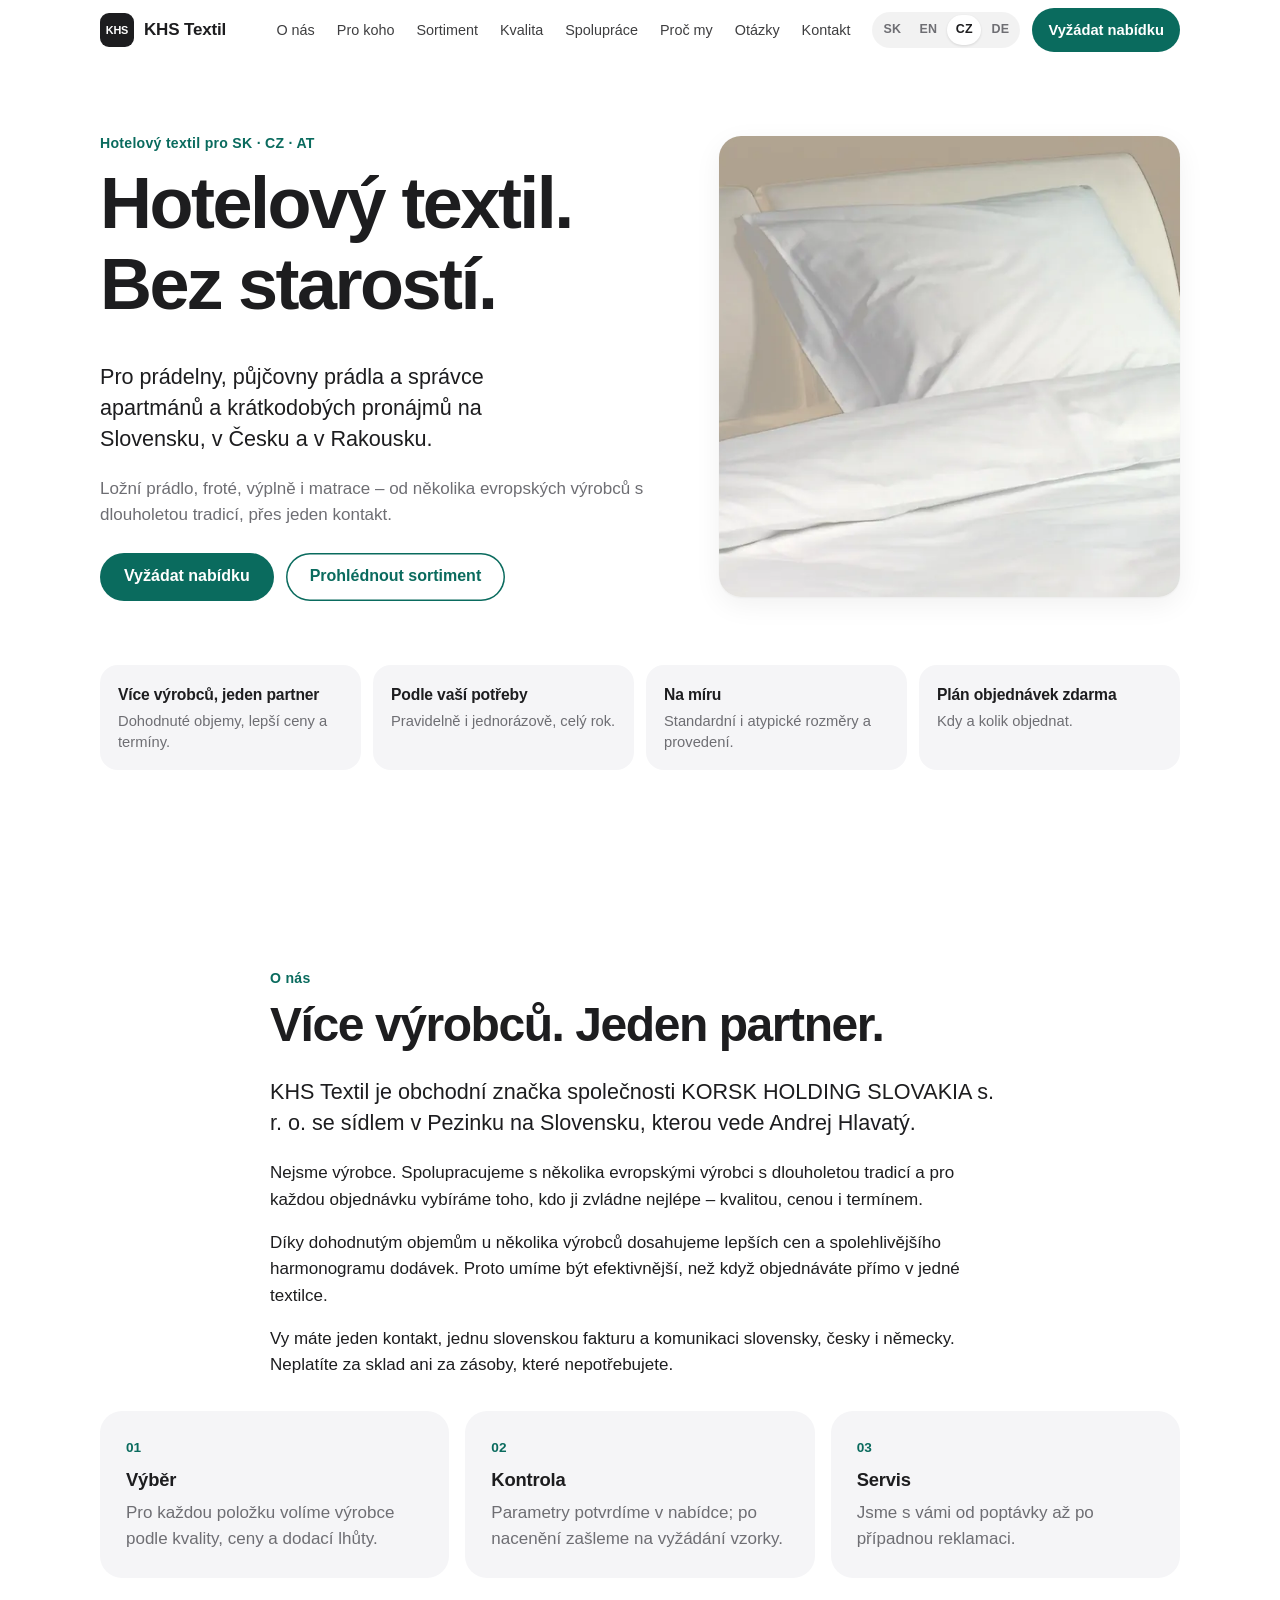
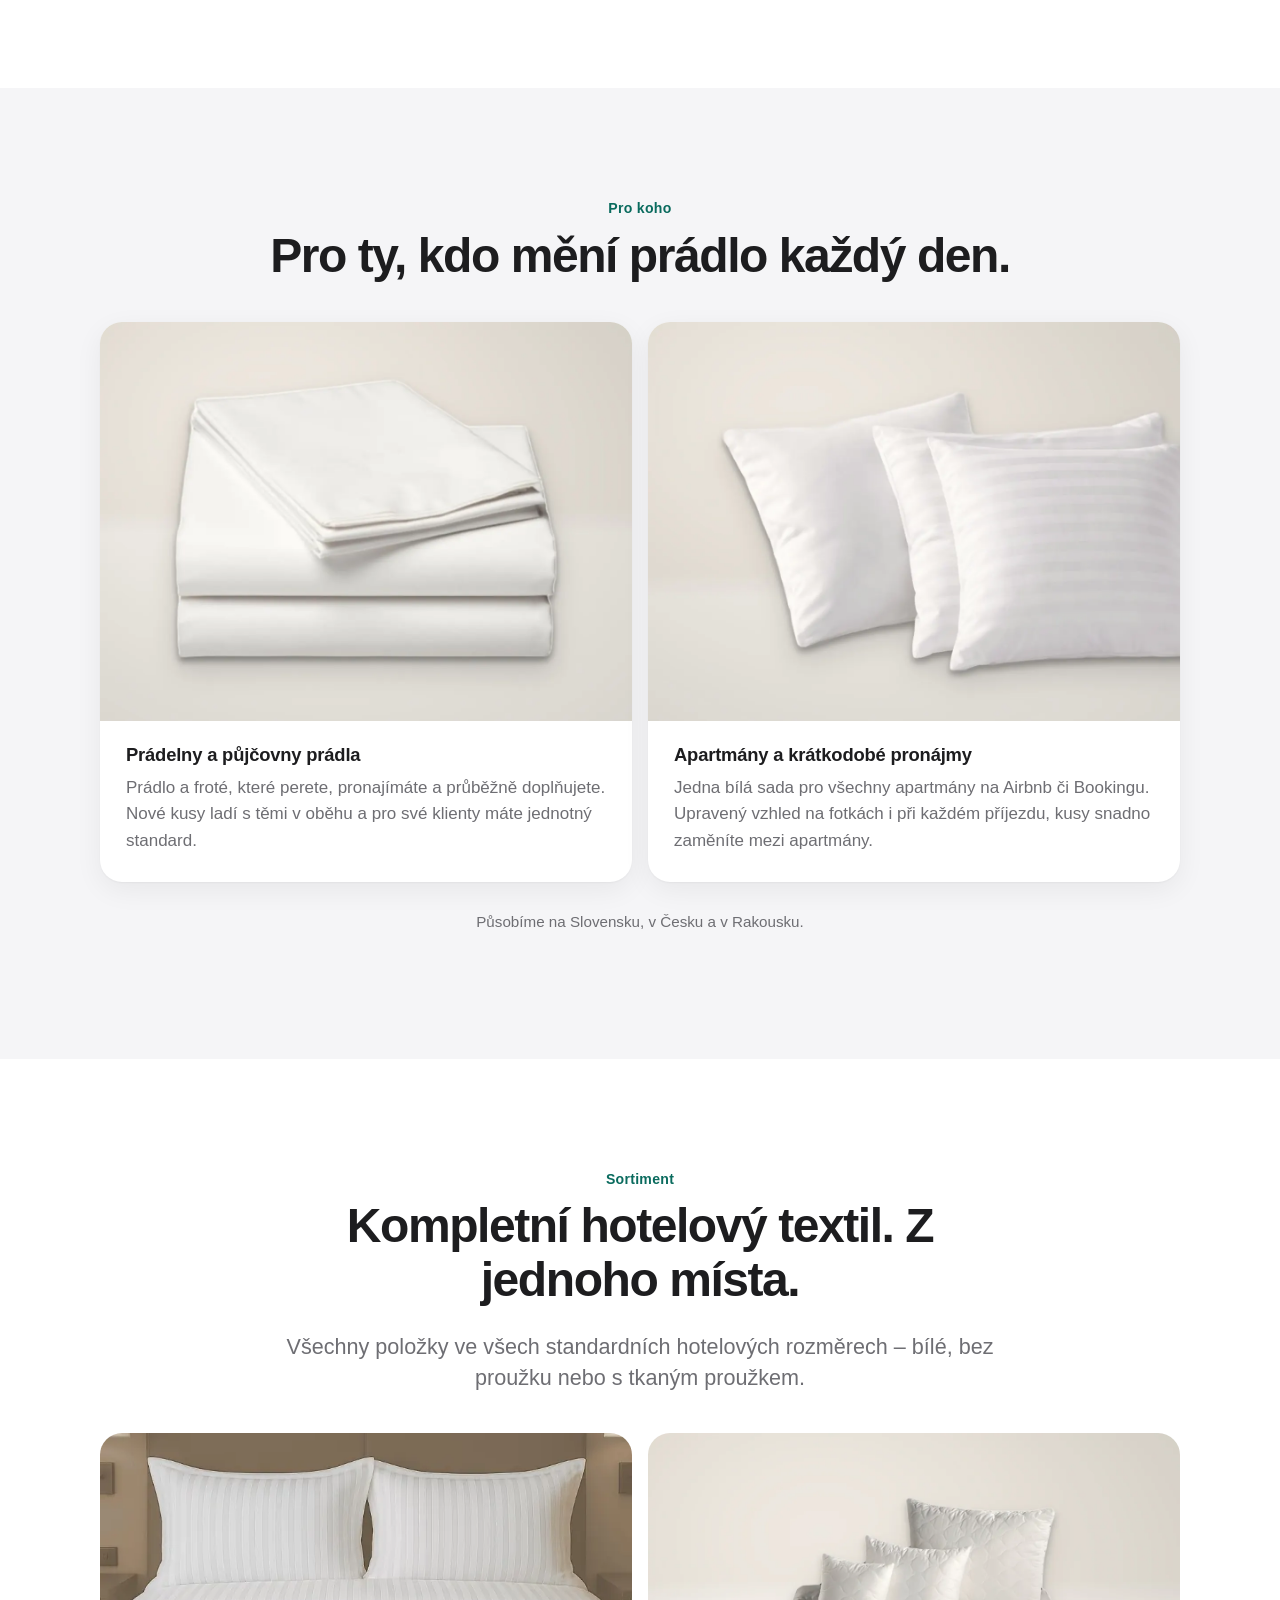
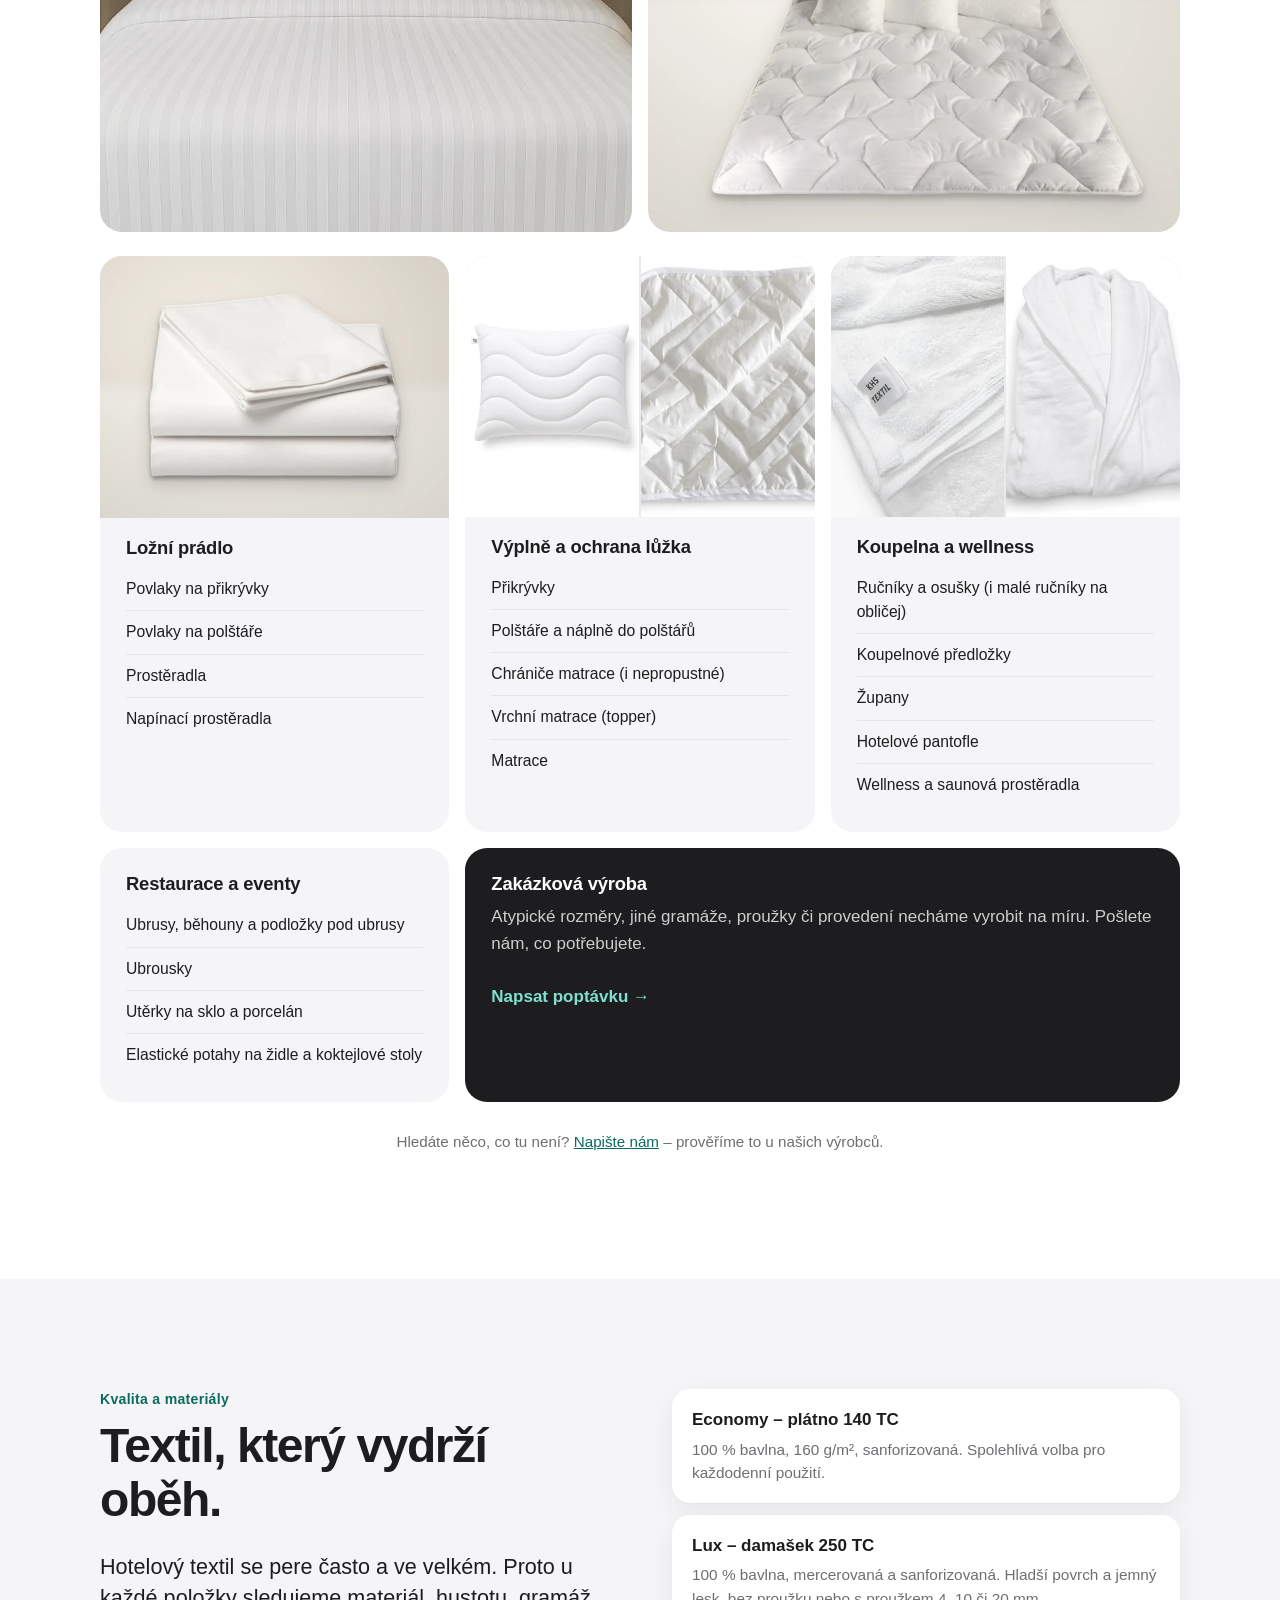
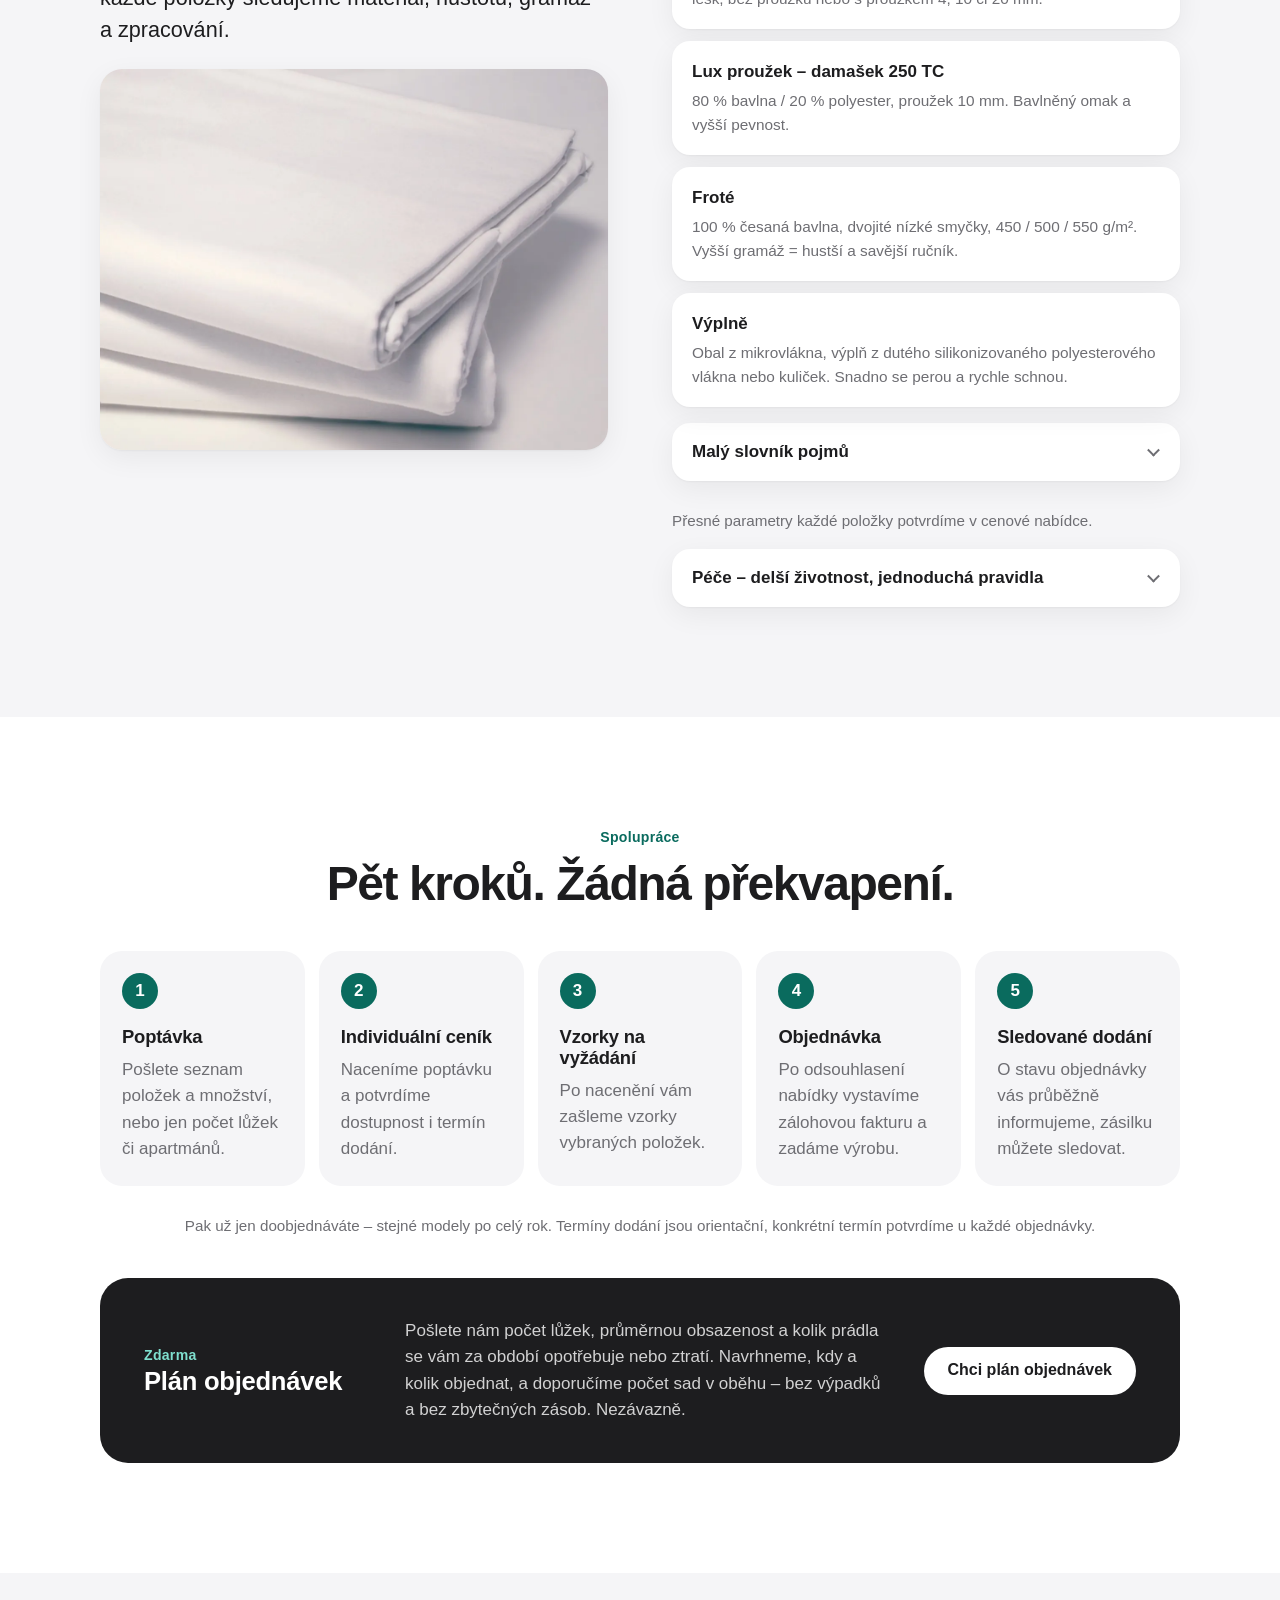
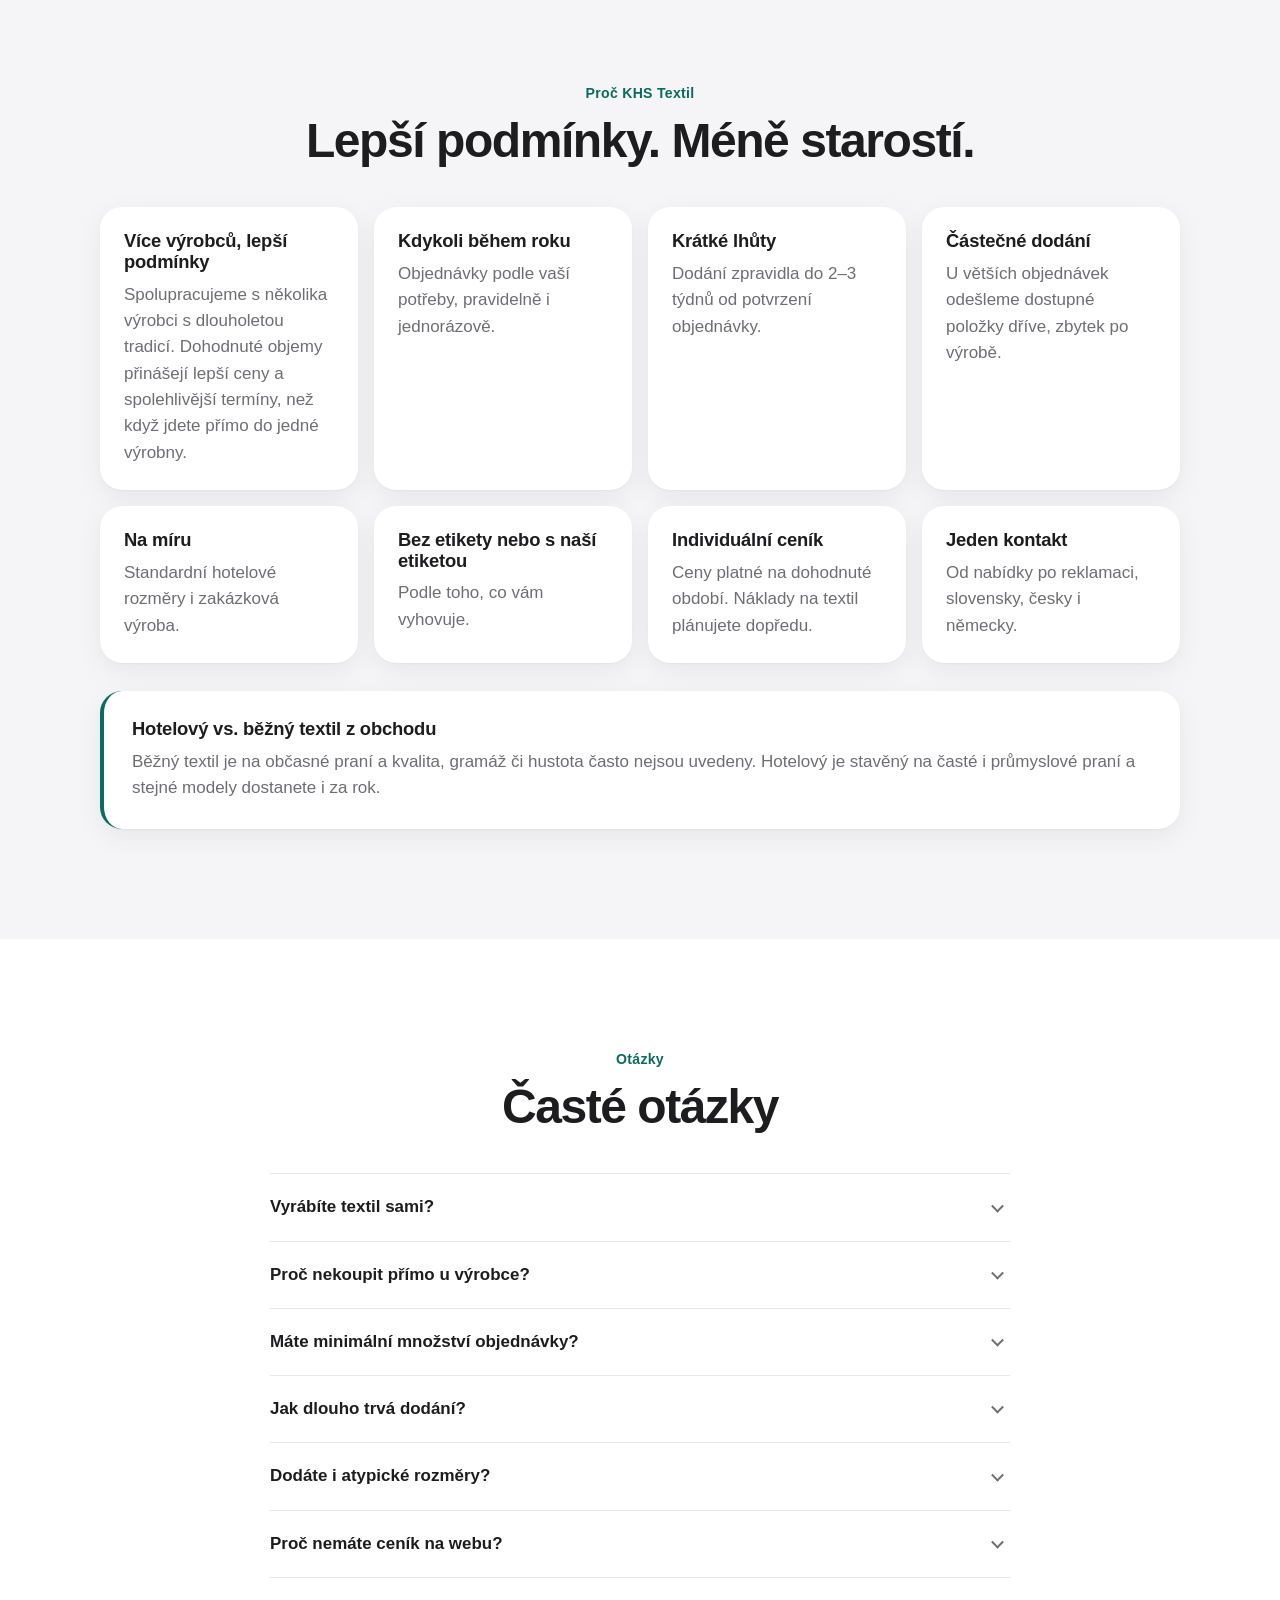
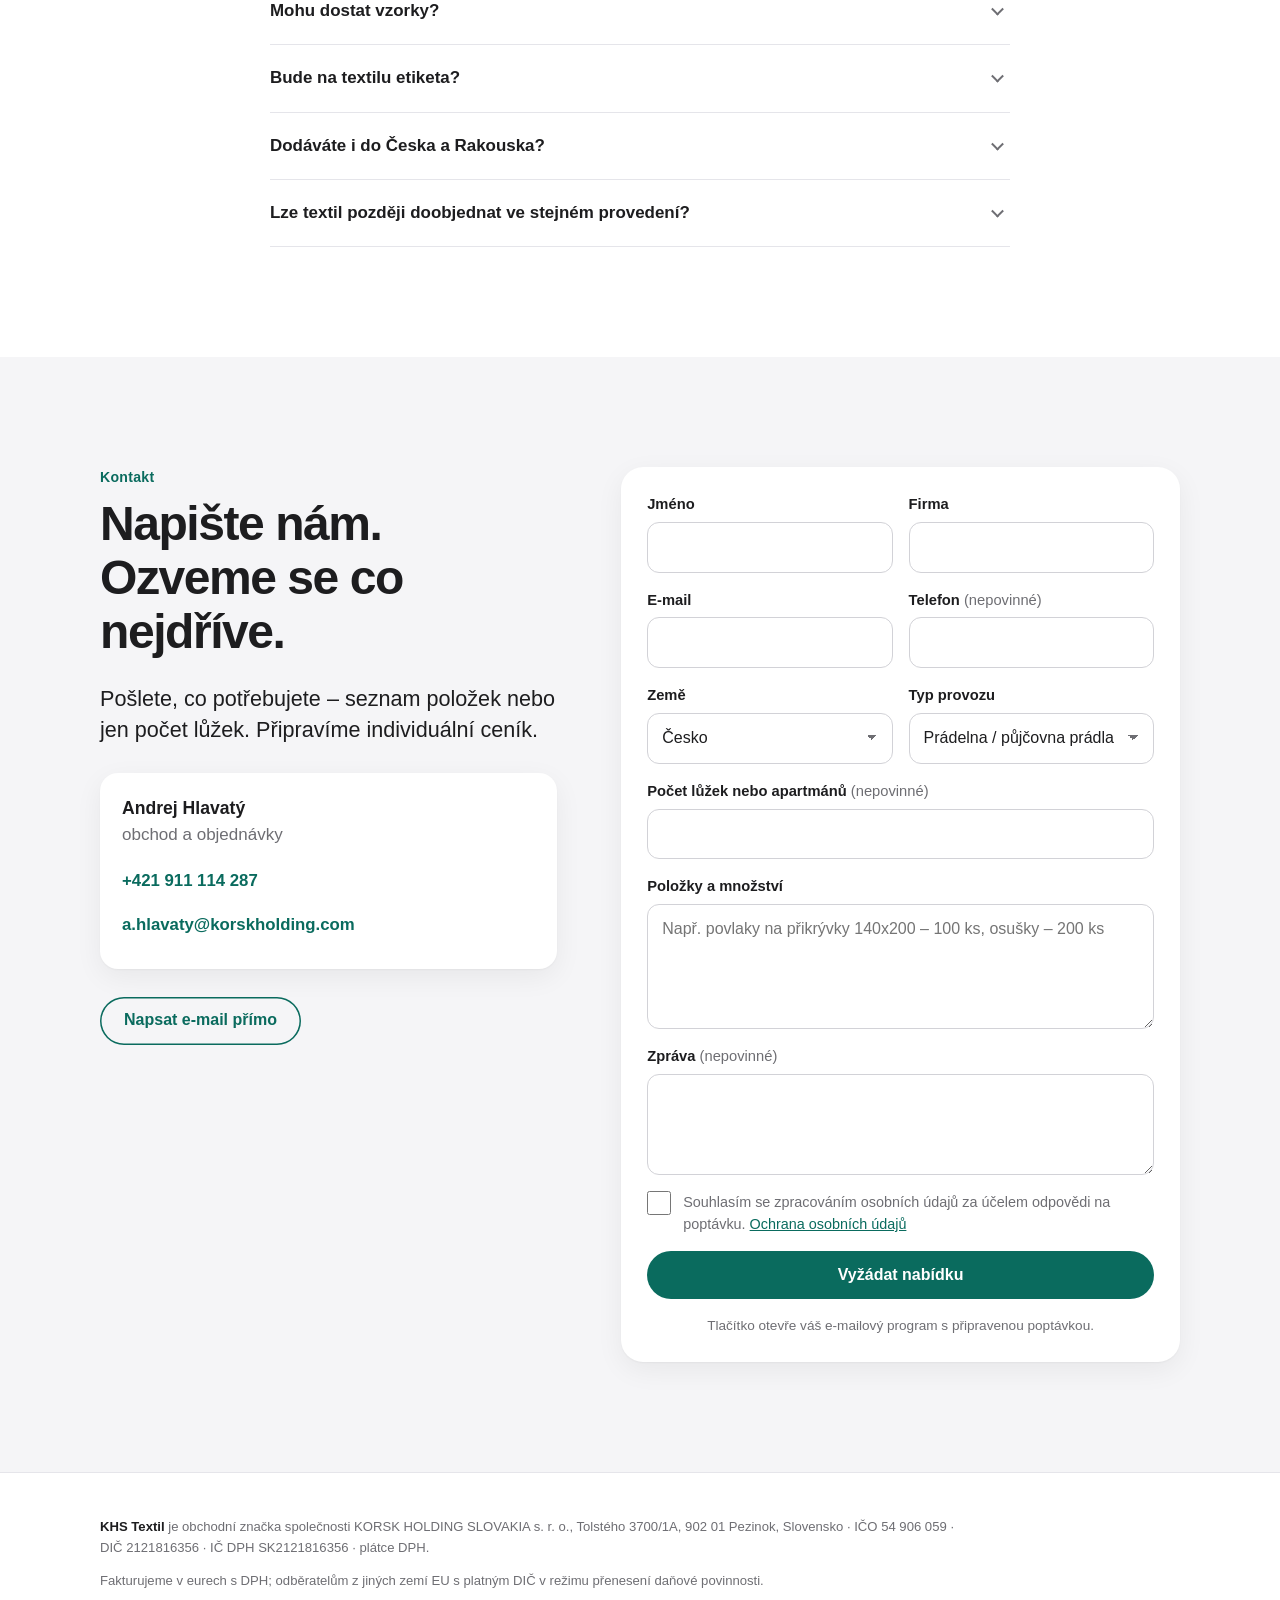
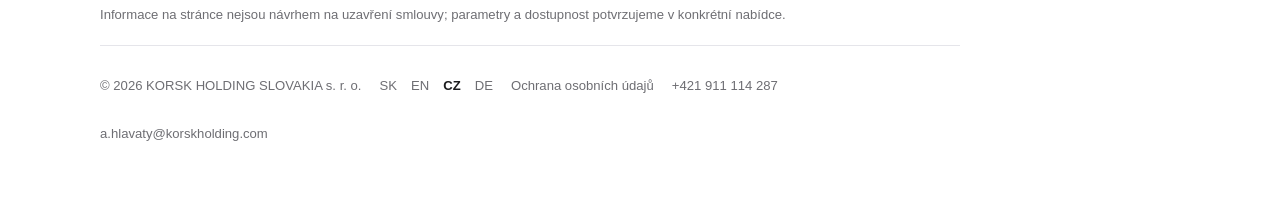
==== cz/index.html @ dcf5c284 "KHS Textil web" ====
<!doctype html>
<html lang="cs">
<head>
<meta charset="utf-8">
<meta name="viewport" content="width=device-width, initial-scale=1, viewport-fit=cover">
<title>KHS Textil – hotelový textil pro prádelny, půjčovny prádla a apartmány</title>
<link rel="canonical" href="https://khstextil.sk/cz/">
<link rel="alternate" hreflang="sk" href="https://khstextil.sk/">
<link rel="alternate" hreflang="en" href="https://khstextil.sk/en/">
<link rel="alternate" hreflang="cs" href="https://khstextil.sk/cz/">
<link rel="alternate" hreflang="de" href="https://khstextil.sk/de/">
<link rel="alternate" hreflang="x-default" href="https://khstextil.sk/">
<meta name="description" content="Hotelový textil od několika evropských výrobců s dlouholetou tradicí. Pro prádelny, půjčovny prádla a správce apartmánů na Slovensku, v Česku a v Rakousku. Individuální ceník, standardní i atypické rozměry, objednávky podle potřeby po celý rok.">
<meta name="theme-color" content="#ffffff">
<link rel="icon" href="../favicon.svg" type="image/svg+xml">
<link rel="apple-touch-icon" href="../favicon.svg">
<meta property="og:type" content="website">
<meta property="og:locale" content="cs_CZ">
<meta property="og:locale:alternate" content="sk_SK">
<meta property="og:locale:alternate" content="en_GB">
<meta property="og:locale:alternate" content="de_AT">
<meta property="og:url" content="https://khstextil.sk/cz/">
<meta property="og:site_name" content="KHS Textil">
<meta property="og:title" content="KHS Textil – hotelový textil. Bez starostí.">
<meta property="og:description" content="Ložní prádlo, froté, výplně i matrace pro prádelny, půjčovny prádla a správce apartmánů na Slovensku, v Česku a v Rakousku.">
<meta property="og:image" content="https://khstextil.sk/img/postel_prusok.jpg">
<link rel="stylesheet" href="../style.css">
</head>
<body>
<a class="skip" href="#obsah">Přeskočit na obsah</a>
<header class="site-header">
  <div class="wrap bar">
    <a class="brand" href="#uvod" aria-label="KHS Textil – úvod"><span class="mono" aria-hidden="true">KHS</span><span>KHS Textil</span></a>
    <nav id="nav" class="nav" aria-label="Hlavní menu">
      <div class="lang lang-m" role="group" aria-label="Jazyk"><a href="../index.html" hreflang="sk" lang="sk">SK</a><a href="../en/index.html" hreflang="en" lang="en">EN</a><a href="../cz/index.html" hreflang="cs" lang="cs" aria-current="page">CZ</a><a href="../de/index.html" hreflang="de" lang="de">DE</a></div>
      <a href="#o-nas">O nás</a><a href="#pre-koho">Pro koho</a><a href="#sortiment">Sortiment</a><a href="#kvalita">Kvalita</a><a href="#spolupraca">Spolupráce</a><a href="#preco-my">Proč my</a><a href="#otazky">Otázky</a><a href="#kontakt">Kontakt</a>
    </nav>
    <div class="lang lang-d" role="group" aria-label="Jazyk"><a href="../index.html" hreflang="sk" lang="sk">SK</a><a href="../en/index.html" hreflang="en" lang="en">EN</a><a href="../cz/index.html" hreflang="cs" lang="cs" aria-current="page">CZ</a><a href="../de/index.html" hreflang="de" lang="de">DE</a></div>
    <a class="btn btn-sm" href="#kontakt">Vyžádat nabídku</a>
    <button class="menu-btn" type="button" aria-label="Menu" aria-expanded="false" aria-controls="nav"><span></span><span></span></button>
  </div>
</header>

<main id="obsah">
<section id="uvod" class="hero">
  <div class="wrap hero-grid">
    <div class="hero-text">
      <p class="eyebrow">Hotelový textil pro SK · CZ · AT</p>
      <h1>Hotelový textil.<br>Bez starostí.</h1>
      <p class="lead">Pro prádelny, půjčovny prádla a správce apartmánů a krátkodobých pronájmů na Slovensku, v Česku a v Rakousku.</p>
      <p class="sub">Ložní prádlo, froté, výplně i matrace – od několika evropských výrobců s dlouholetou tradicí, přes jeden kontakt.</p>
      <div class="cta"><a class="btn" href="#kontakt">Vyžádat nabídku</a><a class="btn btn-ghost" href="#sortiment">Prohlédnout sortiment</a></div>
    </div>
    <div class="hero-img"><picture><source srcset="../img/postel_biela.webp" type="image/webp"><img src="../img/postel_biela.jpg" alt="Bílé hotelové ložní prádlo na posteli" width="675" height="663" loading="eager" fetchpriority="high" decoding="async"></picture></div>
  </div>
  <div class="wrap">
    <ul class="benefits">
      <li><strong>Více výrobců, jeden partner</strong><span>Dohodnuté objemy, lepší ceny a termíny.</span></li>
      <li><strong>Podle vaší potřeby</strong><span>Pravidelně i jednorázově, celý rok.</span></li>
      <li><strong>Na míru</strong><span>Standardní i atypické rozměry a provedení.</span></li>
      <li><strong>Plán objednávek zdarma</strong><span>Kdy a kolik objednat.</span></li>
    </ul>
  </div>
</section>

<section id="o-nas" class="section">
  <div class="wrap narrow">
    <p class="eyebrow">O nás</p>
    <h2>Více výrobců. Jeden partner.</h2>
    <p class="lead">KHS Textil je obchodní značka společnosti KORSK HOLDING SLOVAKIA s. r. o. se sídlem v Pezinku na Slovensku, kterou vede Andrej Hlavatý.</p>
    <p>Nejsme výrobce. Spolupracujeme s několika evropskými výrobci s dlouholetou tradicí a pro každou objednávku vybíráme toho, kdo ji zvládne nejlépe – kvalitou, cenou i termínem.</p>
    <p>Díky dohodnutým objemům u několika výrobců dosahujeme lepších cen a spolehlivějšího harmonogramu dodávek. Proto umíme být efektivnější, než když objednáváte přímo v jedné textilce.</p>
    <p>Vy máte jeden kontakt, jednu slovenskou fakturu a komunikaci slovensky, česky i německy. Neplatíte za sklad ani za zásoby, které nepotřebujete.</p>
  </div>
  <div class="wrap">
    <div class="cards three">
      <article class="card"><span class="num">01</span><h3>Výběr</h3><p>Pro každou položku volíme výrobce podle kvality, ceny a dodací lhůty.</p></article>
      <article class="card"><span class="num">02</span><h3>Kontrola</h3><p>Parametry potvrdíme v nabídce; po nacenění zašleme na vyžádání vzorky.</p></article>
      <article class="card"><span class="num">03</span><h3>Servis</h3><p>Jsme s vámi od poptávky až po případnou reklamaci.</p></article>
    </div>
  </div>
</section>

<section id="pre-koho" class="section alt">
  <div class="wrap">
    <div class="head"><p class="eyebrow">Pro koho</p><h2>Pro ty, kdo mění prádlo každý den.</h2></div>
    <div class="cards two">
      <article class="card media"><picture><source srcset="../img/plachty_stoh.webp" type="image/webp"><img src="../img/plachty_stoh.jpg" alt="Stoh složených bílých prostěradel" width="1200" height="900" loading="lazy" decoding="async"></picture><div class="card-body"><h3>Prádelny a půjčovny prádla</h3><p>Prádlo a froté, které perete, pronajímáte a průběžně doplňujete. Nové kusy ladí s těmi v oběhu a pro své klienty máte jednotný standard.</p></div></article>
      <article class="card media"><picture><source srcset="../img/vankuse_prusok.webp" type="image/webp"><img src="../img/vankuse_prusok.jpg" alt="Bílé polštáře s jemným tkaným proužkem" width="1200" height="900" loading="lazy" decoding="async"></picture><div class="card-body"><h3>Apartmány a krátkodobé pronájmy</h3><p>Jedna bílá sada pro všechny apartmány na Airbnb či Bookingu. Upravený vzhled na fotkách i při každém příjezdu, kusy snadno zaměníte mezi apartmány.</p></div></article>
    </div>
    <p class="note center">Působíme na Slovensku, v Česku a v Rakousku.</p>
  </div>
</section>

<section id="sortiment" class="section">
  <div class="wrap">
    <div class="head"><p class="eyebrow">Sortiment</p><h2>Kompletní hotelový textil. Z jednoho místa.</h2><p class="lead">Všechny položky ve všech standardních hotelových rozměrech – bílé, bez proužku nebo s tkaným proužkem.</p></div>
    <div class="gallery">
      <figure><picture><source srcset="../img/postel_prusok.webp" type="image/webp"><img src="../img/postel_prusok.jpg" alt="Postel s bílým ložním prádlem s tkaným proužkem" width="752" height="800" loading="lazy" decoding="async"></picture></figure>
      <figure><picture><source srcset="../img/paplon_vankuse.webp" type="image/webp"><img src="../img/paplon_vankuse.jpg" alt="Bílá prošívaná přikrývka a polštáře" width="1200" height="900" loading="lazy" decoding="async"></picture></figure>
    </div>
    <div class="cards cats">
      <article class="card cat"><div class="cat-img"><picture><source srcset="../img/plachty_stoh.webp" type="image/webp"><img src="../img/plachty_stoh.jpg" alt="Stoh složených bílých prostěradel" width="1200" height="900" loading="lazy" decoding="async"></picture></div><h3>Ložní prádlo</h3><ul><li>Povlaky na přikrývky</li><li>Povlaky na polštáře</li><li>Prostěradla</li><li>Napínací prostěradla</li></ul></article>
      <article class="card cat"><div class="cat-img duo"><picture><source srcset="../img/vypln_vankus.webp" type="image/webp"><img src="../img/vypln_vankus.jpg" alt="Bílý prošívaný polštář" width="600" height="900" loading="lazy" decoding="async"></picture><picture><source srcset="../img/vypln_chranic.webp" type="image/webp"><img src="../img/vypln_chranic.jpg" alt="Prošívaný chránič matrace s etiketou KHS Textil" width="600" height="900" loading="lazy" decoding="async"></picture></div><h3>Výplně a ochrana lůžka</h3><ul><li>Přikrývky</li><li>Polštáře a náplně do polštářů</li><li>Chrániče matrace (i nepropustné)</li><li>Vrchní matrace (topper)</li><li>Matrace</li></ul></article>
      <article class="card cat"><div class="cat-img duo"><picture><source srcset="../img/kupelna_uterak.webp" type="image/webp"><img src="../img/kupelna_uterak.jpg" alt="Bílý froté ručník s etiketou KHS Textil" width="600" height="900" loading="lazy" decoding="async"></picture><picture><source srcset="../img/kupelna_zupan.webp" type="image/webp"><img src="../img/kupelna_zupan.jpg" alt="Bílý froté župan se šálovým límcem" width="600" height="900" loading="lazy" decoding="async"></picture></div><h3>Koupelna a wellness</h3><ul><li>Ručníky a osušky (i malé ručníky na obličej)</li><li>Koupelnové předložky</li><li>Župany</li><li>Hotelové pantofle</li><li>Wellness a saunová prostěradla</li></ul></article>
      <article class="card"><h3>Restaurace a eventy</h3><ul><li>Ubrusy, běhouny a podložky pod ubrusy</li><li>Ubrousky</li><li>Utěrky na sklo a porcelán</li><li>Elastické potahy na židle a koktejlové stoly</li></ul></article>
      <article class="card accent"><h3>Zakázková výroba</h3><p>Atypické rozměry, jiné gramáže, proužky či provedení necháme vyrobit na míru. Pošlete nám, co potřebujete.</p><a class="link" href="#kontakt">Napsat poptávku →</a></article>
    </div>
    <p class="note center">Hledáte něco, co tu není? <a href="#kontakt">Napište nám</a> – prověříme to u našich výrobců.</p>
  </div>
</section>

<section id="kvalita" class="section alt">
  <div class="wrap split">
    <div>
      <p class="eyebrow">Kvalita a materiály</p>
      <h2>Textil, který vydrží oběh.</h2>
      <p class="lead">Hotelový textil se pere často a ve velkém. Proto u každé položky sledujeme materiál, hustotu, gramáž a zpracování.</p>
      <div class="split-img"><picture><source srcset="../img/plachty_detail.webp" type="image/webp"><img src="../img/plachty_detail.jpg" alt="Detail bílého hotelového prostěradla" width="1200" height="900" loading="lazy" decoding="async"></picture></div>
    </div>
    <div>
      <dl class="specs">
        <div><dt>Economy – plátno 140 TC</dt><dd>100 % bavlna, 160 g/m², sanforizovaná. Spolehlivá volba pro každodenní použití.</dd></div>
        <div><dt>Lux – damašek 250 TC</dt><dd>100 % bavlna, mercerovaná a sanforizovaná. Hladší povrch a jemný lesk, bez proužku nebo s proužkem 4, 10 či 20 mm.</dd></div>
        <div><dt>Lux proužek – damašek 250 TC</dt><dd>80 % bavlna / 20 % polyester, proužek 10 mm. Bavlněný omak a vyšší pevnost.</dd></div>
        <div><dt>Froté</dt><dd>100 % česaná bavlna, dvojité nízké smyčky, 450 / 500 / 550 g/m². Vyšší gramáž = hustší a savější ručník.</dd></div>
        <div><dt>Výplně</dt><dd>Obal z mikrovlákna, výplň z dutého silikonizovaného polyesterového vlákna nebo kuliček. Snadno se perou a rychle schnou.</dd></div>
      </dl>
      <details class="glossary">
        <summary>Malý slovník pojmů</summary>
        <dl>
          <dt>TC (thread count)</dt><dd>Počet nití na čtvereční palec. Vyšší číslo = hustší a hladší tkanina.</dd>
          <dt>Sanforizace</dt><dd>Úprava, která omezuje srážení po praní. Prádlo drží rozměr.</dd>
          <dt>Mercerace</dt><dd>Úprava bavlny pro vyšší pevnost a jemný lesk.</dd>
          <dt>Damašek / satén</dt><dd>Vazba s hladkým, lesklým povrchem; typická pro hotelové proužky.</dd>
          <dt>Gramáž (g/m²)</dt><dd>Hmotnost látky; u froté vypovídá o hustotě a savosti.</dd>
        </dl>
      </details>
      <p class="note">Přesné parametry každé položky potvrdíme v cenové nabídce.</p>
      <details class="glossary">
        <summary>Péče – delší životnost, jednoduchá pravidla</summary>
        <ul class="ticks">
          <li>Nový textil před prvním použitím vyperte.</li>
          <li>Bílé prádlo perte odděleně od barevného.</li>
          <li>Nepřeplňujte pračku ani sušičku – textil se lépe vypere a méně se mačká.</li>
          <li>Dávkujte prací prostředek podle tvrdosti vody; bělidla používejte střídmě.</li>
          <li>Froté nežehlete a nepoužívejte aviváž při každém praní – snižuje savost.</li>
          <li>Teplotu a postup zvolte podle složení materiálu; doporučení ke konkrétním položkám vám zašleme s nabídkou.</li>
        </ul>
      </details>
    </div>
  </div>
</section>

<section id="spolupraca" class="section">
  <div class="wrap">
    <div class="head"><p class="eyebrow">Spolupráce</p><h2>Pět kroků. Žádná překvapení.</h2></div>
    <ol class="steps">
      <li><h3>Poptávka</h3><p>Pošlete seznam položek a množství, nebo jen počet lůžek či apartmánů.</p></li>
      <li><h3>Individuální ceník</h3><p>Naceníme poptávku a potvrdíme dostupnost i termín dodání.</p></li>
      <li><h3>Vzorky na vyžádání</h3><p>Po nacenění vám zašleme vzorky vybraných položek.</p></li>
      <li><h3>Objednávka</h3><p>Po odsouhlasení nabídky vystavíme zálohovou fakturu a zadáme výrobu.</p></li>
      <li><h3>Sledované dodání</h3><p>O stavu objednávky vás průběžně informujeme, zásilku můžete sledovat.</p></li>
    </ol>
    <p class="note center">Pak už jen doobjednáváte – stejné modely po celý rok. Termíny dodání jsou orientační, konkrétní termín potvrdíme u každé objednávky.</p>
    <div class="plan">
      <div><p class="eyebrow">Zdarma</p><h3>Plán objednávek</h3></div>
      <p>Pošlete nám počet lůžek, průměrnou obsazenost a kolik prádla se vám za období opotřebuje nebo ztratí. Navrhneme, kdy a kolik objednat, a doporučíme počet sad v oběhu – bez výpadků a bez zbytečných zásob. Nezávazně.</p>
      <a class="btn" href="#kontakt">Chci plán objednávek</a>
    </div>
  </div>
</section>

<section id="preco-my" class="section alt">
  <div class="wrap">
    <div class="head"><p class="eyebrow">Proč KHS Textil</p><h2>Lepší podmínky. Méně starostí.</h2></div>
    <div class="cards grid4">
      <article class="card"><h3>Více výrobců, lepší podmínky</h3><p>Spolupracujeme s několika výrobci s dlouholetou tradicí. Dohodnuté objemy přinášejí lepší ceny a spolehlivější termíny, než když jdete přímo do jedné výrobny.</p></article>
      <article class="card"><h3>Kdykoli během roku</h3><p>Objednávky podle vaší potřeby, pravidelně i jednorázově.</p></article>
      <article class="card"><h3>Krátké lhůty</h3><p>Dodání zpravidla do 2–3 týdnů od potvrzení objednávky.</p></article>
      <article class="card"><h3>Částečné dodání</h3><p>U větších objednávek odešleme dostupné položky dříve, zbytek po výrobě.</p></article>
      <article class="card"><h3>Na míru</h3><p>Standardní hotelové rozměry i zakázková výroba.</p></article>
      <article class="card"><h3>Bez etikety nebo s naší etiketou</h3><p>Podle toho, co vám vyhovuje.</p></article>
      <article class="card"><h3>Individuální ceník</h3><p>Ceny platné na dohodnuté období. Náklady na textil plánujete dopředu.</p></article>
      <article class="card"><h3>Jeden kontakt</h3><p>Od nabídky po reklamaci, slovensky, česky i německy.</p></article>
    </div>
    <div class="compare">
      <h3>Hotelový vs. běžný textil z obchodu</h3>
      <p>Běžný textil je na občasné praní a kvalita, gramáž či hustota často nejsou uvedeny. Hotelový je stavěný na časté i průmyslové praní a stejné modely dostanete i za rok.</p>
    </div>
  </div>
</section>

<section id="otazky" class="section">
  <div class="wrap narrow">
    <div class="head"><p class="eyebrow">Otázky</p><h2>Časté otázky</h2></div>
    <div class="faq">
      <details><summary>Vyrábíte textil sami?</summary><p>Ne. Jsme obchodní firma a spolupracujeme s několika evropskými výrobci s dlouholetou tradicí. Výběr výrobce, kontrolu parametrů, objednávku i dodání zajišťujeme my.</p></details>
      <details><summary>Proč nekoupit přímo u výrobce?</summary><p>Jedna výrobna má jeden sortiment a jeden harmonogram. My spojujeme více výrobců a dohodnuté objemy – proto umíme nabídnout lepší ceny, termíny a celý sortiment najednou.</p></details>
      <details><summary>Máte minimální množství objednávky?</summary><p>Objednáváte podle své potřeby, pravidelně i jednorázově. Podmínky pro konkrétní položky potvrdíme v nabídce.</p></details>
      <details><summary>Jak dlouho trvá dodání?</summary><p>Zpravidla 2–3 týdny od potvrzení objednávky a úhrady zálohy. Přesný termín potvrdíme u každé objednávky.</p></details>
      <details><summary>Dodáte i atypické rozměry?</summary><p>Ano, kromě standardních hotelových rozměrů zajistíme i výrobu na míru.</p></details>
      <details><summary>Proč nemáte ceník na webu?</summary><p>Ceny závisí na sortimentu, kvalitě a množství. Připravíme vám individuální ceník s cenami platnými na dohodnuté období.</p></details>
      <details><summary>Mohu dostat vzorky?</summary><p>Ano – po nacenění poptávky vám zašleme vzorky vybraných položek.</p></details>
      <details><summary>Bude na textilu etiketa?</summary><p>Dodáváme bez etikety nebo s naší etiketou KHS Textil.</p></details>
      <details><summary>Dodáváte i do Česka a Rakouska?</summary><p>Ano. Odběratelům z jiných zemí EU s platným DIČ fakturujeme v režimu přenesení daňové povinnosti.</p></details>
      <details><summary>Lze textil později doobjednat ve stejném provedení?</summary><p>Ano, u opakovaných objednávek dodáváme stejné modely.</p></details>
    </div>
  </div>
</section>

<section id="kontakt" class="section alt">
  <div class="wrap contact">
    <div class="contact-info">
      <p class="eyebrow">Kontakt</p>
      <h2>Napište nám. Ozveme se co nejdříve.</h2>
      <p class="lead">Pošlete, co potřebujete – seznam položek nebo jen počet lůžek. Připravíme individuální ceník.</p>
      <div class="person">
        <p class="pname">Andrej Hlavatý</p><p class="prole">obchod a objednávky</p>
        <a class="clink" href="tel:+421911114287">+421 911 114 287</a>
        <a class="clink" href="mailto:a.hlavaty@korskholding.com">a.hlavaty@korskholding.com</a>
      </div>
      <a class="btn btn-ghost" href="mailto:a.hlavaty@korskholding.com?subject=Popt%C3%A1vka%20%E2%80%93%20KHS%20Textil&amp;body=Dobr%C3%BD%20den%2C%0A%0Apros%C3%ADm%20o%20cenovou%20nab%C3%ADdku.%0A%0AJm%C3%A9no%3A%0AFirma%3A%0ATyp%20provozu%20%28pr%C3%A1delna%20%2F%20p%C5%AFj%C4%8Dovna%20pr%C3%A1dla%20%2F%20apartm%C3%A1ny%20%2F%20jin%C3%A9%29%3A%0AZem%C4%9B%3A%0APo%C4%8Det%20l%C5%AF%C5%BEek%20nebo%20apartm%C3%A1n%C5%AF%3A%0A%0APolo%C5%BEky%20a%20mno%C5%BEstv%C3%AD%3A%0A-%20%0A-%20%0A%0AD%C4%9Bkuji.">Napsat e-mail přímo</a>
    </div>
    <form id="dopyt" class="form card" novalidate>
      <div class="row2">
        <label><span class="lbl">Jméno</span><input name="meno" autocomplete="name" required></label>
        <label><span class="lbl">Firma</span><input name="firma" autocomplete="organization" required></label>
      </div>
      <div class="row2">
        <label><span class="lbl">E-mail</span><input name="email" type="email" autocomplete="email" inputmode="email" required></label>
        <label><span class="lbl">Telefon <span class="opt">(nepovinné)</span></span><input name="telefon" type="tel" autocomplete="tel" inputmode="tel"></label>
      </div>
      <div class="row2">
        <label><span class="lbl">Země</span><select name="krajina"><option>Česko</option><option>Slovensko</option><option>Rakousko</option><option>Jiná</option></select></label>
        <label><span class="lbl">Typ provozu</span><select name="typ"><option>Prádelna / půjčovna prádla</option><option>Apartmány / krátkodobý pronájem</option><option>Jiné</option></select></label>
      </div>
      <label><span class="lbl">Počet lůžek nebo apartmánů <span class="opt">(nepovinné)</span></span><input name="luzka" inputmode="numeric"></label>
      <label><span class="lbl">Položky a množství</span><textarea name="polozky" rows="4" placeholder="Např. povlaky na přikrývky 140x200 – 100 ks, osušky – 200 ks"></textarea></label>
      <label><span class="lbl">Zpráva <span class="opt">(nepovinné)</span></span><textarea name="sprava" rows="3"></textarea></label>
      <label class="check"><input type="checkbox" name="suhlas" required><span>Souhlasím se zpracováním osobních údajů za účelem odpovědi na poptávku. <a href="privacy.html">Ochrana osobních údajů</a></span></label>
      <button class="btn btn-full" type="submit">Vyžádat nabídku</button>
      <p class="form-hint" id="form-status" role="status">Tlačítko otevře váš e-mailový program s připravenou poptávkou.</p>
    </form>
  </div>
</section>
</main>

<footer class="footer">
  <div class="wrap">
    <p><strong>KHS Textil</strong> je obchodní značka společnosti KORSK HOLDING SLOVAKIA s. r. o., Tolstého 3700/1A, 902 01 Pezinok, Slovensko · IČO 54 906 059 · DIČ 2121816356 · IČ DPH SK2121816356 · plátce DPH.</p>
    <p>Fakturujeme v eurech s DPH; odběratelům z jiných zemí EU s platným DIČ v režimu přenesení daňové povinnosti.</p>
    <p>Informace na stránce nejsou návrhem na uzavření smlouvy; parametry a dostupnost potvrzujeme v konkrétní nabídce.</p>
    <p class="fbottom"><span>© 2026 KORSK HOLDING SLOVAKIA s. r. o.</span><span class="lang-f"><a href="../index.html" hreflang="sk" lang="sk">SK</a><a href="../en/index.html" hreflang="en" lang="en">EN</a><a href="../cz/index.html" hreflang="cs" lang="cs" aria-current="page">CZ</a><a href="../de/index.html" hreflang="de" lang="de">DE</a></span><a href="privacy.html">Ochrana osobních údajů</a><a href="tel:+421911114287">+421 911 114 287</a><a href="mailto:a.hlavaty@korskholding.com">a.hlavaty@korskholding.com</a></p>
  </div>
</footer>
<script src="../script.js" defer></script>
</body>
</html>
---- style.css ----
:root{--bg:#fff;--alt:#f5f5f7;--text:#1d1d1f;--muted:#6e6e73;--line:#e5e5ea;--accent:#0a6b5e;--accent-h:#08574c;--radius:22px;--shadow:0 1px 2px rgba(0,0,0,.04),0 8px 28px rgba(0,0,0,.06);--hh:60px;
--font:-apple-system,BlinkMacSystemFont,"SF Pro Text","SF Pro Display","Inter","Segoe UI",Roboto,"Helvetica Neue",Arial,sans-serif}
*,*::before,*::after{box-sizing:border-box}
html{scroll-behavior:smooth;scroll-padding-top:calc(var(--hh) + 12px);-webkit-text-size-adjust:100%}
@media (prefers-reduced-motion:reduce){html{scroll-behavior:auto}}
body{margin:0;font-family:var(--font);color:var(--text);background:var(--bg);font-size:17px;line-height:1.55;-webkit-font-smoothing:antialiased;overflow-x:hidden}
body.noscroll{overflow:hidden}
img{max-width:100%;height:auto;display:block}
a{color:var(--accent)}
h1,h2,h3{letter-spacing:-.02em;line-height:1.12;margin:0 0 .5em;font-weight:700}
h1{font-size:clamp(2.5rem,9vw,4.5rem);letter-spacing:-.035em}
h2{font-size:clamp(1.9rem,6vw,3rem);letter-spacing:-.03em}
h3{font-size:1.15rem;letter-spacing:-.01em}
p{margin:0 0 1em}
.wrap{width:100%;max-width:1120px;margin:0 auto;padding-left:max(20px,env(safe-area-inset-left));padding-right:max(20px,env(safe-area-inset-right))}
.narrow{max-width:780px}
.skip{position:absolute;left:-999px;top:8px;background:#000;color:#fff;padding:10px 14px;border-radius:10px;z-index:100}
.skip:focus{left:12px}
:focus-visible{outline:3px solid var(--accent);outline-offset:2px;border-radius:6px}
.eyebrow{color:var(--accent);font-weight:600;font-size:.88rem;letter-spacing:.02em;margin-bottom:.6em}
.lead{font-size:clamp(1.12rem,2.6vw,1.35rem);color:var(--text);line-height:1.45}
.sub,.note{color:var(--muted)}
.center{text-align:center}
/* buttons */
.btn{display:inline-flex;align-items:center;justify-content:center;min-height:48px;padding:0 24px;border-radius:999px;background:var(--accent);color:#fff;text-decoration:none;font-weight:600;font-size:1rem;border:0;cursor:pointer;font-family:inherit;transition:background .2s,transform .2s}
.btn:hover{background:var(--accent-h)}
.btn:active{transform:scale(.98)}
.btn-ghost{background:transparent;color:var(--accent);box-shadow:inset 0 0 0 1.5px var(--accent)}
.btn-ghost:hover{background:rgba(10,107,94,.07)}
.btn-sm{min-height:44px;padding:0 16px;font-size:.92rem;white-space:nowrap}
.btn-full{width:100%}
.link{font-weight:600;text-decoration:none;display:inline-block;padding:10px 0;min-height:44px}
/* header */
.site-header{position:sticky;top:0;z-index:50;border-bottom:1px solid transparent;padding-top:env(safe-area-inset-top);transition:border-color .2s}
.site-header::before{content:"";position:absolute;inset:0;z-index:-1;background:rgba(255,255,255,.78);-webkit-backdrop-filter:saturate(180%) blur(20px);backdrop-filter:saturate(180%) blur(20px)}
.site-header.scrolled{border-bottom-color:var(--line)}
.bar{display:flex;align-items:center;gap:12px;height:var(--hh)}
.brand{display:flex;align-items:center;gap:10px;color:var(--text);text-decoration:none;font-weight:700;letter-spacing:-.01em;margin-right:auto;min-height:44px}
.mono{display:inline-grid;place-items:center;width:34px;height:34px;border-radius:9px;background:var(--text);color:#fff;font-size:.68rem;letter-spacing:-.02em}
.nav{display:flex;gap:2px}
.nav a{color:var(--text);text-decoration:none;font-size:.9rem;padding:10px 10px;border-radius:10px;opacity:.85}
.nav a:hover{opacity:1;background:rgba(0,0,0,.04)}
.menu-btn{display:none;width:44px;height:44px;border:0;background:transparent;cursor:pointer;position:relative;border-radius:10px;margin-right:-8px}
.menu-btn span{position:absolute;left:12px;right:12px;height:2px;background:var(--text);border-radius:2px;transition:transform .25s}
.menu-btn span:first-child{top:17px}.menu-btn span:last-child{top:25px}
.open .menu-btn span:first-child{transform:translateY(4px) rotate(45deg)}
.open .menu-btn span:last-child{transform:translateY(-4px) rotate(-45deg)}
@media (max-width:1000px){
  .menu-btn{display:block}
  .nav{position:fixed;left:0;right:0;top:calc(var(--hh) + env(safe-area-inset-top));bottom:0;flex-direction:column;gap:0;background:#fff;padding:8px max(20px,env(safe-area-inset-left)) calc(24px + env(safe-area-inset-bottom));transform:translateY(-8px);opacity:0;visibility:hidden;transition:opacity .2s,transform .2s,visibility .2s;overflow-y:auto}
  .open .nav{opacity:1;transform:none;visibility:visible}
  .nav a{font-size:1.3rem;font-weight:600;padding:14px 4px;border-bottom:1px solid var(--line);border-radius:0;opacity:1}
}
@media (max-width:360px){.brand span:last-child{display:none}}
/* hero */
.hero{padding:40px 0 56px}
.hero-grid{display:grid;gap:32px;align-items:center}
.hero-text .lead{max-width:34ch}
.cta{display:flex;flex-wrap:wrap;gap:12px;margin-top:24px}
.cta .btn{flex:1 1 180px}
.hero-img img{border-radius:var(--radius);box-shadow:var(--shadow);width:100%;aspect-ratio:4/3;object-fit:cover;object-position:center 30%}
@media (min-width:860px){.hero-img img{aspect-ratio:1/1}}
.benefits{list-style:none;padding:0;margin:40px 0 0;display:grid;gap:12px;grid-template-columns:1fr 1fr}
.benefits li{background:var(--alt);border-radius:18px;padding:18px}
.benefits strong{display:block;font-size:.98rem;letter-spacing:-.01em;margin-bottom:4px}
.benefits span{color:var(--muted);font-size:.92rem;line-height:1.4;display:block}
@media (min-width:860px){.hero{padding:72px 0 88px}.hero-grid{grid-template-columns:1.1fr .9fr;gap:56px}.benefits{grid-template-columns:repeat(4,1fr);margin-top:64px}.cta .btn{flex:0 0 auto}}
/* sections */
.section{padding:72px 0}
.section.alt{background:var(--alt)}
@media (min-width:860px){.section{padding:110px 0}}
.head{max-width:760px;margin:0 auto 40px;text-align:center}
.head .lead{color:var(--muted)}
.cards{display:grid;gap:16px}
.card{background:#fff;border-radius:var(--radius);padding:26px;box-shadow:var(--shadow)}
.section:not(.alt) .card{background:var(--alt);box-shadow:none}
.card p:last-child{margin-bottom:0}
.card p{color:var(--muted)}
.num{display:block;color:var(--accent);font-weight:700;font-size:.85rem;margin-bottom:12px}
.three{margin-top:32px}
@media (min-width:700px){.three{grid-template-columns:repeat(3,1fr)}.two{grid-template-columns:1fr 1fr}}
.card.media{padding:0;overflow:hidden}
.card.media img{width:100%;aspect-ratio:4/3;object-fit:cover}
.card-body{padding:24px 26px 28px}
.note{margin-top:28px;font-size:.95rem}
/* sortiment */
.gallery{display:grid;gap:16px;margin-bottom:24px}
.gallery figure{margin:0}
.gallery img{border-radius:var(--radius);width:100%;aspect-ratio:4/3;object-fit:cover}
@media (min-width:700px){.gallery{grid-template-columns:1fr 1fr}}
.cats{grid-template-columns:1fr}
.cats ul{list-style:none;padding:0;margin:0}
.cats li{padding:9px 0;border-top:1px solid var(--line);font-size:.98rem}
.cats li:first-child{border-top:0}
.card.accent{background:var(--text)!important;color:#fff}
.card.accent p{color:rgba(255,255,255,.78)}
.card.accent .link{color:#7fe0cf}
@media (min-width:700px){.cats{grid-template-columns:1fr 1fr}}
@media (min-width:1000px){.cats{grid-template-columns:repeat(3,1fr)}}
/* kvalita */
.split{display:grid;gap:36px}
.split-img{margin-top:24px}
.split-img img{border-radius:var(--radius);box-shadow:var(--shadow);width:100%}
@media (min-width:900px){.split{grid-template-columns:1fr 1fr;gap:64px;align-items:start}}
.specs{margin:0;display:grid;gap:12px}
.specs div{background:#fff;border-radius:18px;padding:18px 20px;box-shadow:var(--shadow)}
.specs dt{font-weight:650;margin-bottom:4px}
.specs dd{margin:0;color:var(--muted);font-size:.96rem}
details.glossary{background:#fff;border-radius:18px;margin-top:16px;box-shadow:var(--shadow)}
details summary{cursor:pointer;list-style:none;padding:16px 48px 16px 20px;min-height:44px;font-weight:600;position:relative}
details summary::-webkit-details-marker{display:none}
details summary::after{content:"";position:absolute;right:22px;top:50%;width:9px;height:9px;border-right:2px solid var(--muted);border-bottom:2px solid var(--muted);transform:translateY(-70%) rotate(45deg);transition:transform .2s}
details[open] summary::after{transform:translateY(-30%) rotate(-135deg)}
details.glossary dl,details.glossary ul{margin:0;padding:0 20px 18px}
details.glossary dt{font-weight:600;margin-top:10px}
details.glossary dd{margin:2px 0 0;color:var(--muted);font-size:.95rem}
.ticks{list-style:none}
.ticks li{padding:8px 0 8px 26px;position:relative;color:var(--muted);font-size:.95rem;border-top:1px solid var(--line)}
.ticks li:first-child{border-top:0}
.ticks li::before{content:"";position:absolute;left:4px;top:15px;width:10px;height:6px;border-left:2px solid var(--accent);border-bottom:2px solid var(--accent);transform:rotate(-45deg)}
/* steps */
.steps{list-style:none;padding:0;margin:0;display:grid;gap:14px;counter-reset:s}
.steps li{counter-increment:s;background:var(--alt);border-radius:var(--radius);padding:24px 24px 24px 76px;position:relative}
.steps li::before{content:counter(s);position:absolute;left:22px;top:22px;width:36px;height:36px;border-radius:50%;background:var(--accent);color:#fff;display:grid;place-items:center;font-weight:700}
.steps p{margin:0;color:var(--muted)}
@media (min-width:1000px){.steps{grid-template-columns:repeat(5,1fr)}.steps li{padding:76px 22px 24px}}
.plan{margin-top:40px;background:var(--text);color:#fff;border-radius:28px;padding:32px 26px;display:grid;gap:12px}
.plan .eyebrow{color:#7fe0cf}
.plan h3{font-size:1.6rem;margin:0}
.plan p{color:rgba(255,255,255,.8);margin:0}
.plan .btn{justify-self:start;margin-top:8px;background:#fff;color:var(--text)}
@media (min-width:860px){.plan{grid-template-columns:.7fr 1.5fr auto;align-items:center;gap:36px;padding:40px 44px}.plan .btn{margin:0}}
/* preco */
@media (min-width:640px){.grid4{grid-template-columns:1fr 1fr}}
@media (min-width:1000px){.grid4{grid-template-columns:repeat(4,1fr)}}
.grid4 .card{padding:24px}
.compare{margin-top:28px;border-radius:var(--radius);padding:28px;background:#fff;box-shadow:var(--shadow);border-left:4px solid var(--accent)}
.compare p{margin:0;color:var(--muted)}
/* faq */
.faq details{border-bottom:1px solid var(--line)}
.faq details:first-child{border-top:1px solid var(--line)}
.faq summary{padding:20px 44px 20px 0;font-size:1.06rem}
.faq summary::after{right:8px}
.faq p{color:var(--muted);margin:0 0 20px;padding-right:20px}
/* contact */
.contact{display:grid;gap:36px}
@media (min-width:900px){.contact{grid-template-columns:.9fr 1.1fr;gap:64px;align-items:start}}
.person{margin:28px 0;padding:22px;background:#fff;border-radius:18px;box-shadow:var(--shadow)}
.pname{font-weight:700;margin:0;font-size:1.1rem}
.prole{color:var(--muted);margin:0 0 10px}
.clink{display:flex;align-items:center;min-height:44px;font-weight:600;text-decoration:none;font-size:1.05rem;word-break:break-word}
.form{display:grid;gap:16px}
.form label{display:grid;gap:6px;font-size:.92rem;font-weight:600}
.opt{color:var(--muted);font-weight:400}
.form input,.form select,.form textarea{font:inherit;font-size:16px;font-weight:400;width:100%;min-height:48px;padding:12px 14px;border:1px solid #d2d2d7;border-radius:12px;background:#fff;color:var(--text);-webkit-appearance:none;appearance:none}
.form select{background-image:linear-gradient(45deg,transparent 50%,#6e6e73 50%),linear-gradient(135deg,#6e6e73 50%,transparent 50%);background-position:calc(100% - 20px) 21px,calc(100% - 15px) 21px;background-size:5px 5px;background-repeat:no-repeat;padding-right:36px}
.form textarea{resize:vertical}
.form input:focus,.form select:focus,.form textarea:focus{outline:none;border-color:var(--accent);box-shadow:0 0 0 3px rgba(10,107,94,.18)}
.row2{display:grid;gap:16px}
@media (min-width:600px){.row2{grid-template-columns:1fr 1fr}}
.form .check{display:flex;gap:12px;align-items:flex-start;font-weight:400;color:var(--muted);font-size:.9rem}
.form .check input{width:24px;height:24px;min-height:24px;padding:0;flex:0 0 24px;margin:0;-webkit-appearance:checkbox;appearance:auto;accent-color:var(--accent)}
.form-hint{color:var(--muted);font-size:.85rem;margin:0;text-align:center}
/* footer */
.footer{padding:44px 0 calc(44px + env(safe-area-inset-bottom));font-size:.82rem;color:var(--muted);border-top:1px solid var(--line)}
.footer p{max-width:860px}
.footer strong{color:var(--text)}
.fbottom{display:flex;flex-wrap:wrap;gap:4px 18px;margin-top:20px;padding-top:18px;border-top:1px solid var(--line)}
.fbottom a{color:var(--muted);text-decoration:none;min-height:44px;display:inline-flex;align-items:center}
.fbottom span{min-height:44px;display:inline-flex;align-items:center}
.fbottom a:hover{color:var(--text)}
/* privacy */
.doc{padding:56px 0 80px}
.doc h2{font-size:1.4rem;margin-top:1.6em}
.doc p,.doc li{color:#3a3a3c}
@media (min-width:1000px){.cats .card.accent{grid-column:span 2}}
/* v2: language switcher */
.lang{display:flex;gap:2px;padding:3px;border-radius:999px;background:rgba(0,0,0,.05)}
.lang a{display:inline-flex;align-items:center;justify-content:center;min-width:34px;height:30px;padding:0 8px;border-radius:999px;font-size:.78rem;font-weight:600;letter-spacing:.02em;color:var(--muted);text-decoration:none;transition:background .2s,color .2s}
.lang a:hover{color:var(--text)}
.lang a[aria-current="page"]{background:#fff;color:var(--text);box-shadow:0 1px 3px rgba(0,0,0,.12)}
.nav .lang-m{display:none}
@media (max-width:1000px){
  .bar>.lang-d{display:none}
  .nav .lang-m{display:flex;align-self:flex-start;margin:10px 0 14px}
  .nav .lang-m a{font-size:.95rem;font-weight:600;min-width:52px;height:40px;padding:0 12px;border-bottom:0;border-radius:999px;opacity:1;color:var(--muted)}
  .nav .lang-m a[aria-current="page"]{color:var(--text)}
}
@media (min-width:1001px) and (max-width:1199px){.nav a{padding:10px 7px;font-size:.86rem}}
.fbottom .lang-f{display:inline-flex;gap:14px;align-items:center}
.fbottom .lang-f a{min-height:44px}
.fbottom .lang-f a[aria-current="page"]{color:var(--text);font-weight:600}
/* v2: photos in product cards */
.cats .card.cat{display:flex;flex-direction:column}
.cat-img{margin:-26px -26px 20px;overflow:hidden;border-radius:var(--radius) var(--radius) 0 0;background:#e9e9ec}
.cat-img img{width:100%;aspect-ratio:4/3;object-fit:cover}
.cat-img.duo{display:grid;grid-template-columns:1fr 1fr;gap:2px}
.cat-img.duo img{aspect-ratio:2/3}
.doc-h1{font-size:clamp(2rem,7vw,3rem);hyphens:auto;-webkit-hyphens:auto}
h1,h2,h3{overflow-wrap:break-word}
:lang(de) h1,:lang(de) h2,:lang(de) h3{hyphens:auto;-webkit-hyphens:auto}
.brand span:last-child{white-space:nowrap}
@media (max-width:430px){.bar{gap:8px}.bar .btn-sm{padding:0 12px;font-size:.84rem}}
@media (max-width:359px){.brand span:last-child{display:none}}
@media (min-width:1001px){.nav a{white-space:nowrap}}
@media (min-width:1001px) and (max-width:1199px){.brand span:last-child{display:none}.nav a{padding:10px 6px;font-size:.84rem}.bar>.lang-d a{min-width:30px;padding:0 6px}.bar .btn-sm{padding:0 14px}}
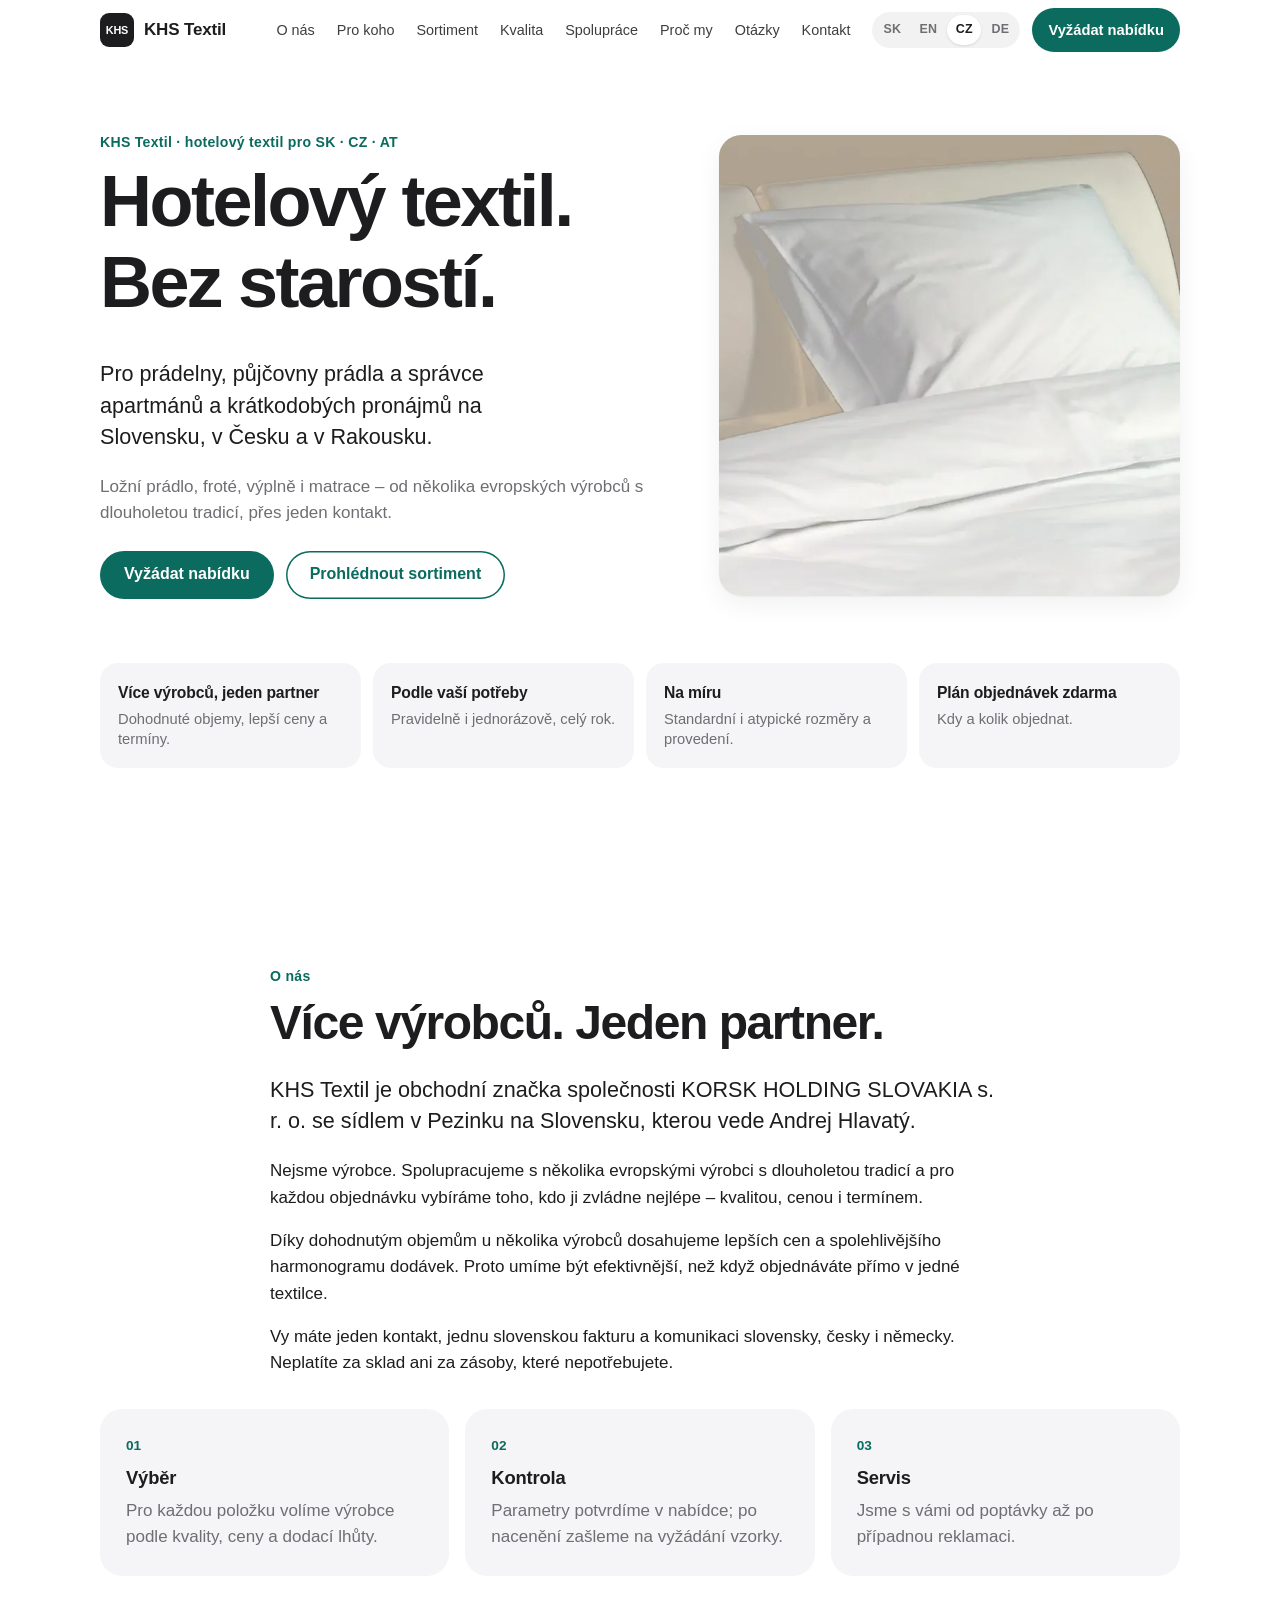
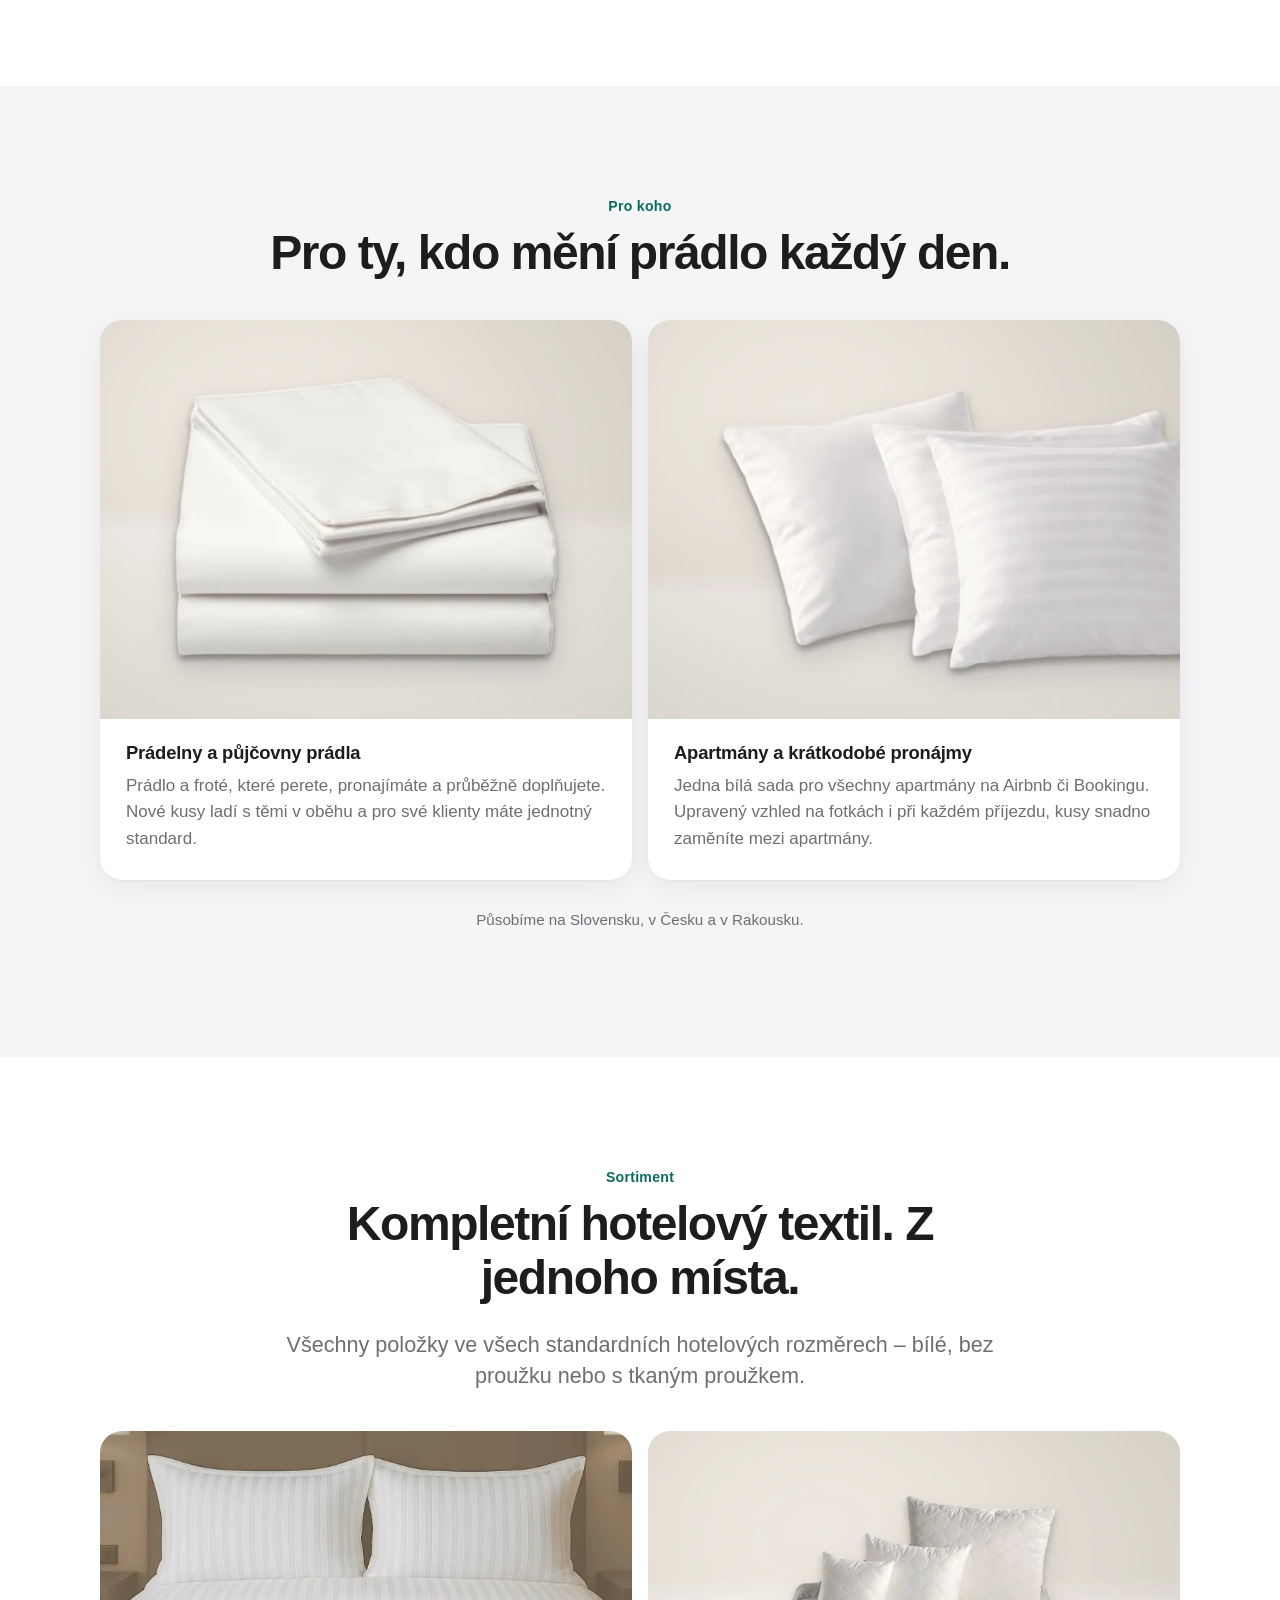
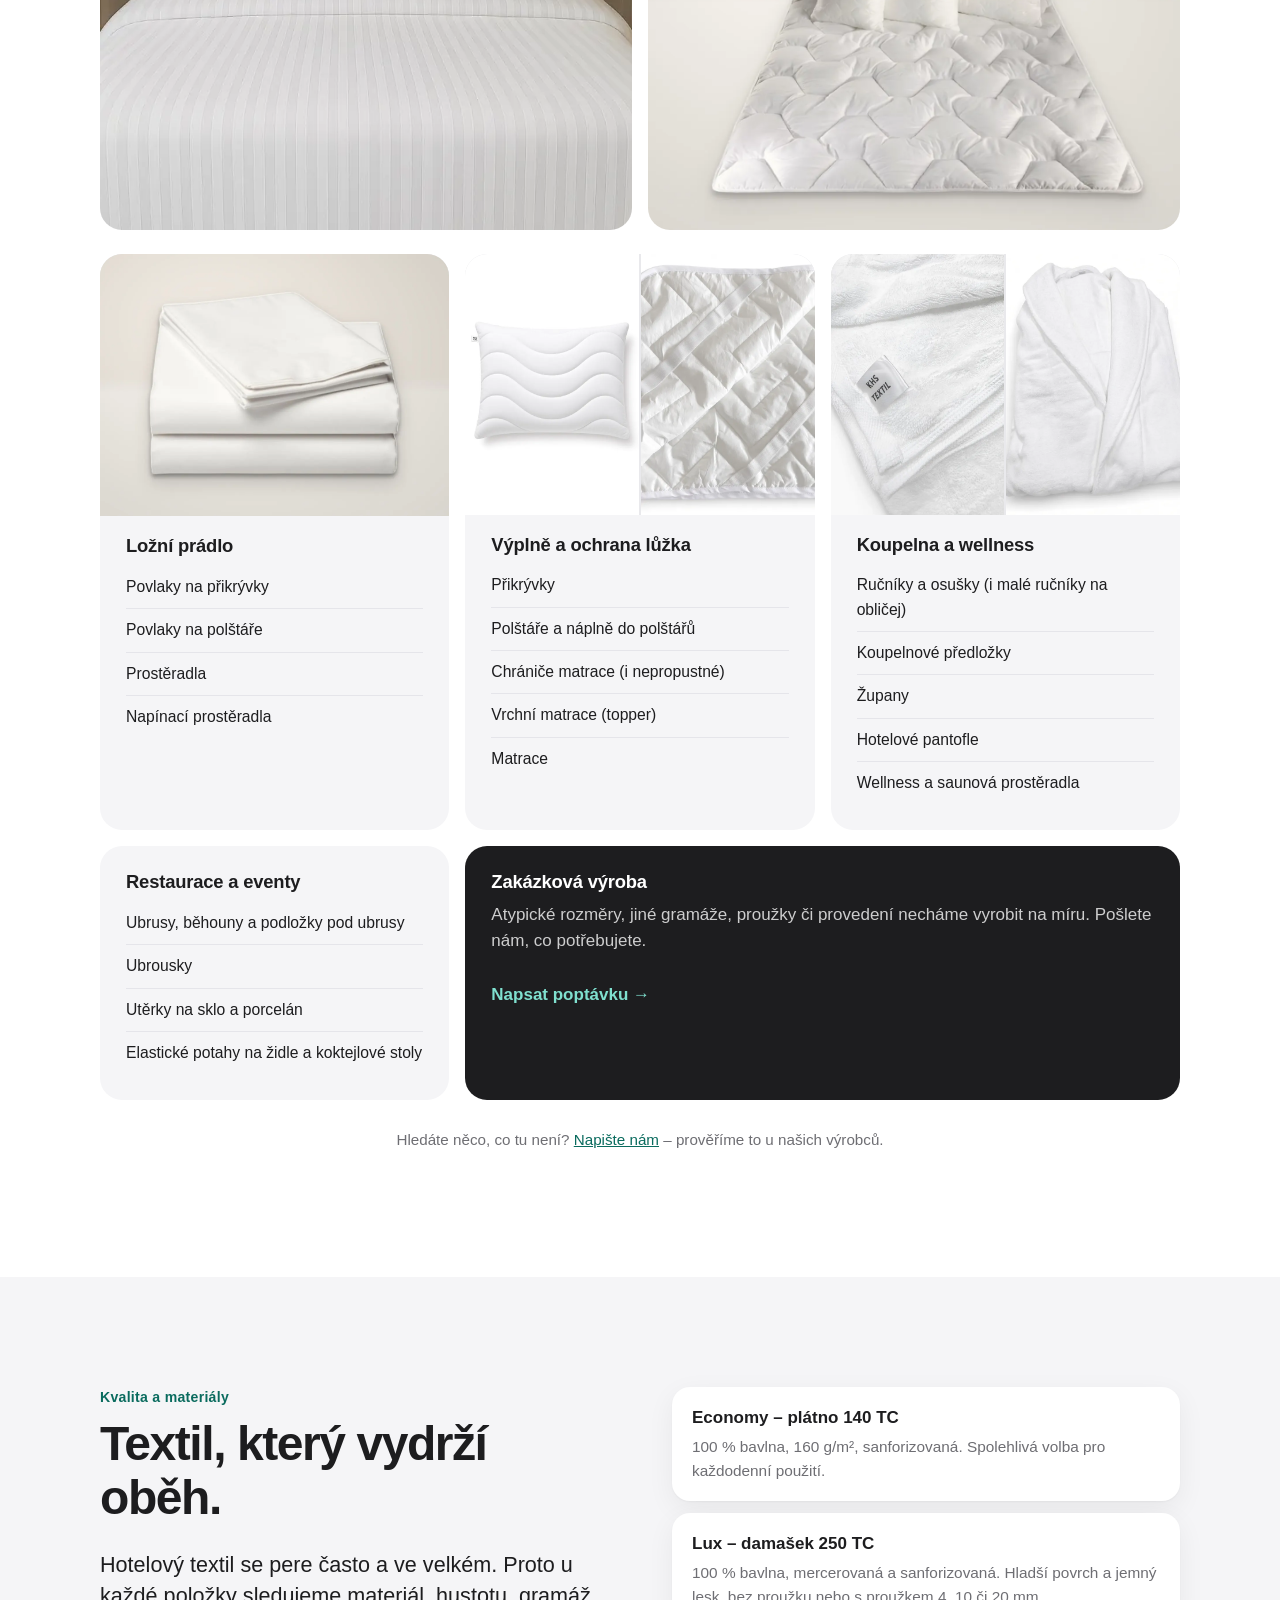
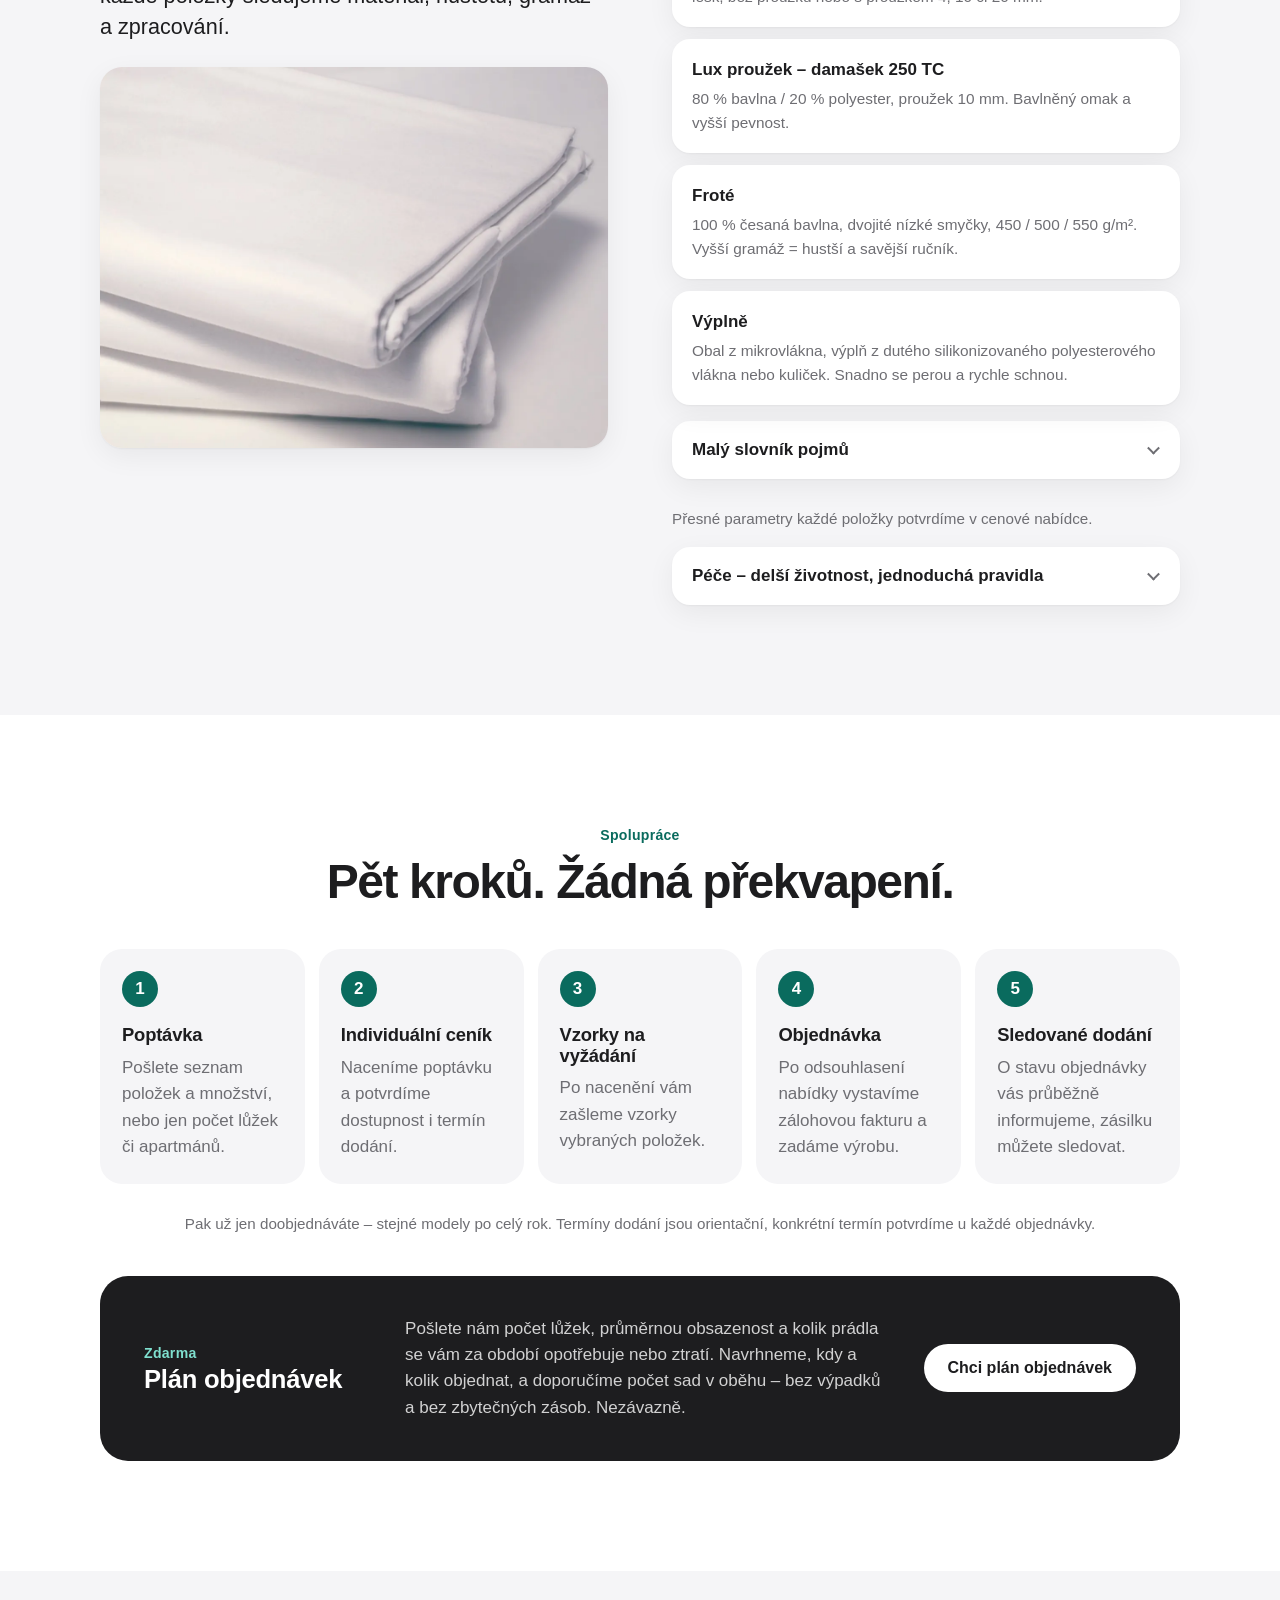
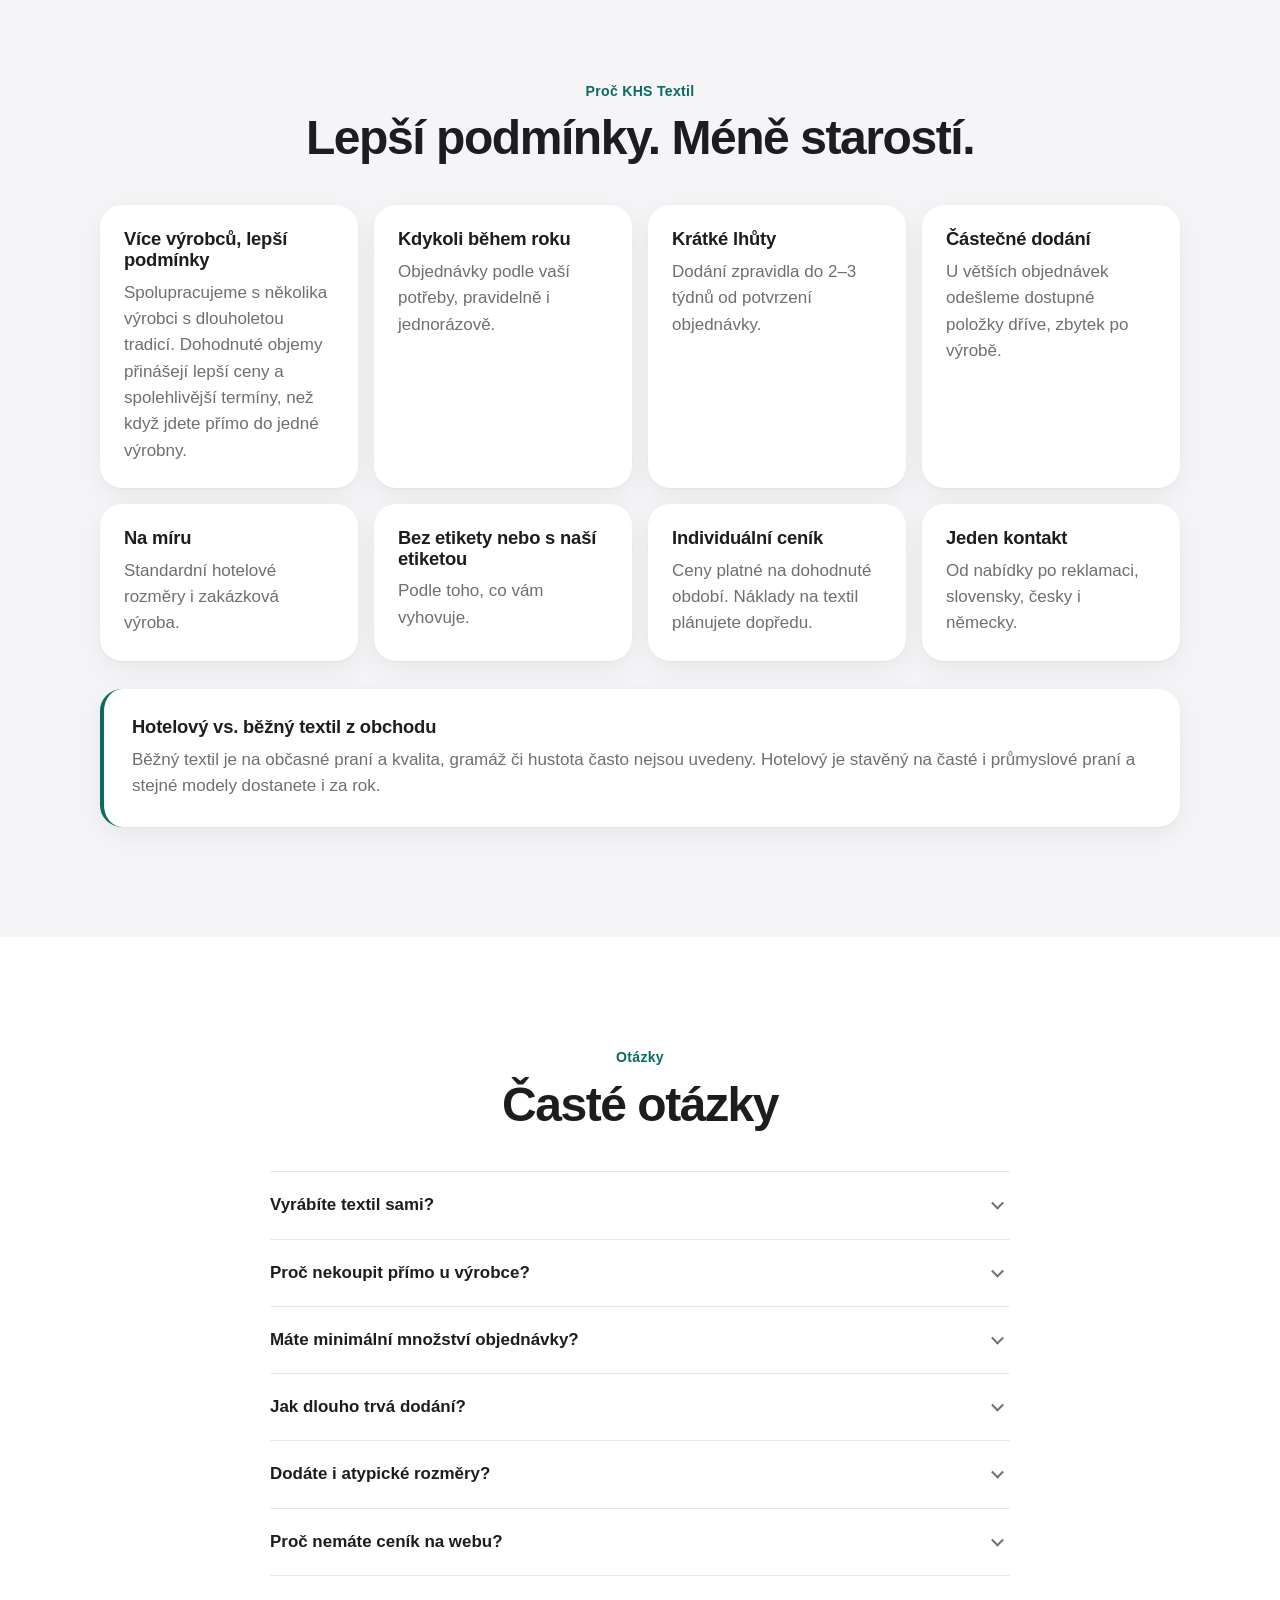
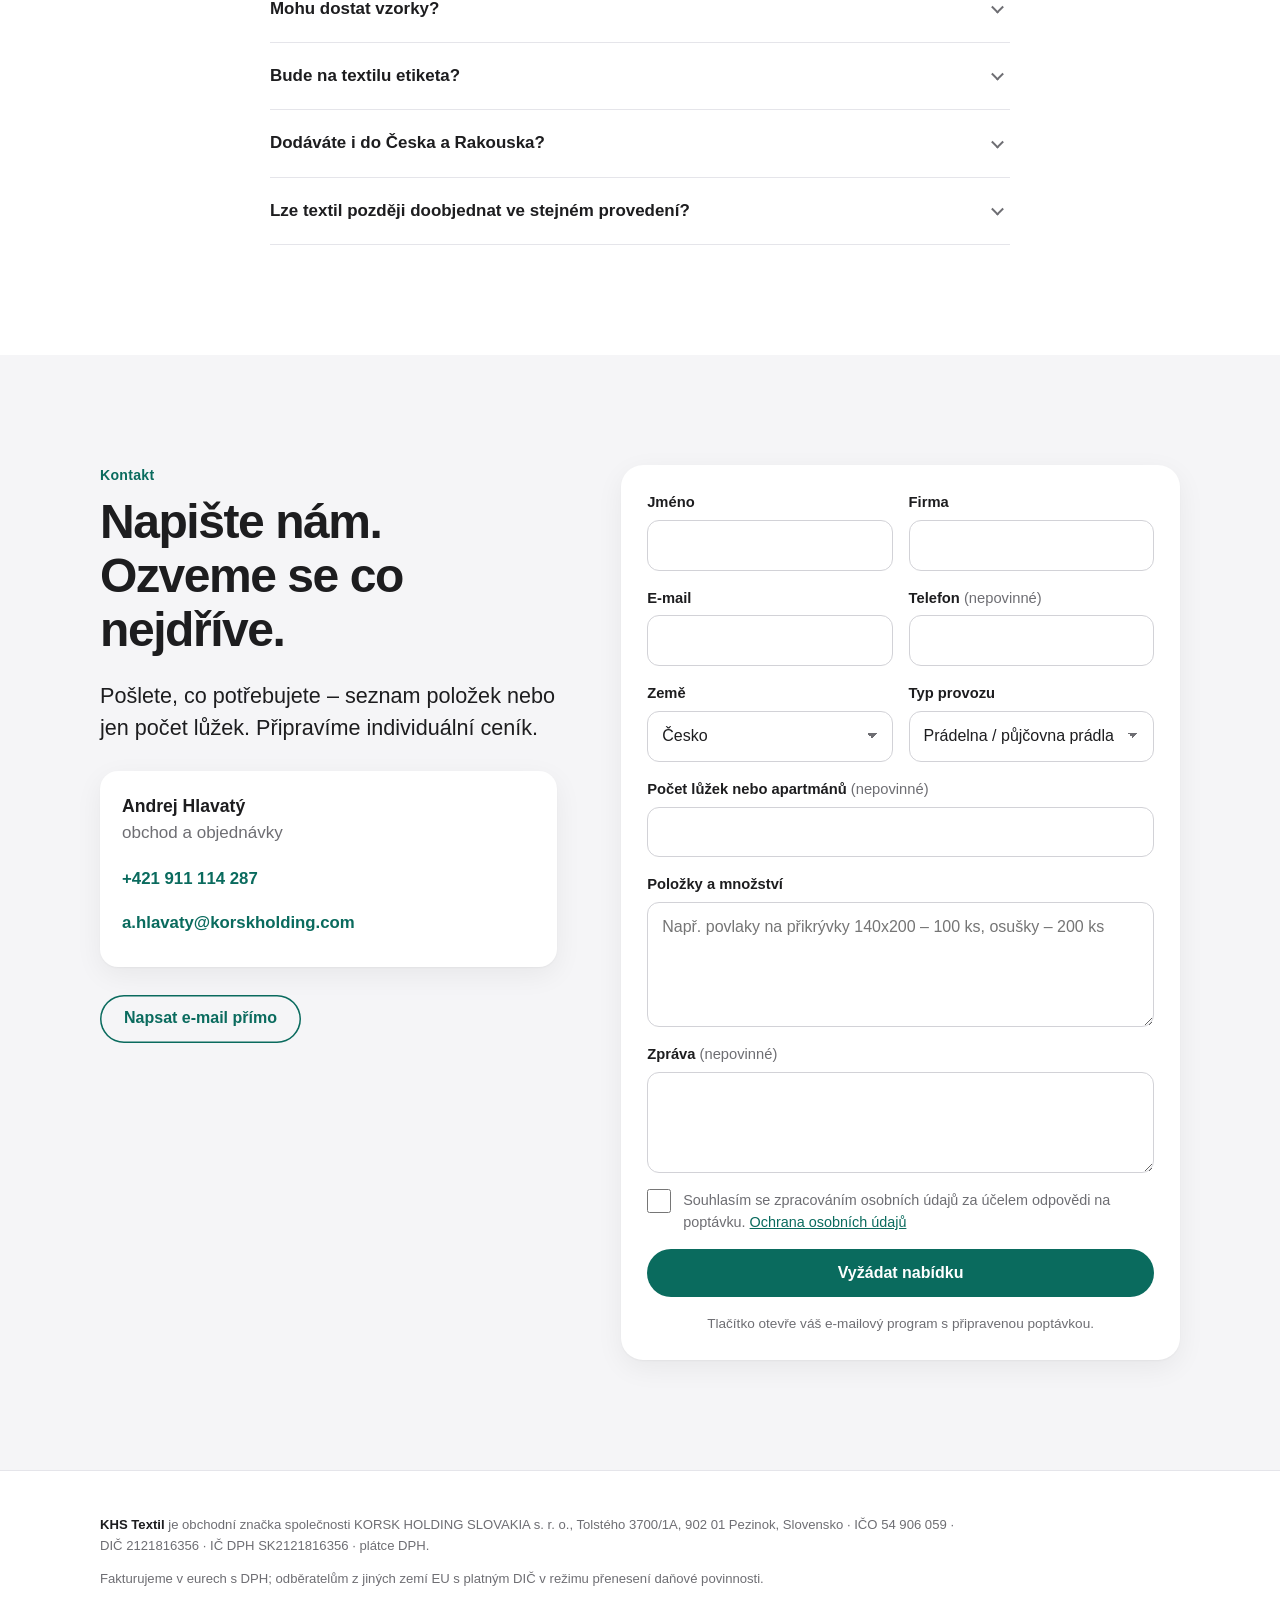
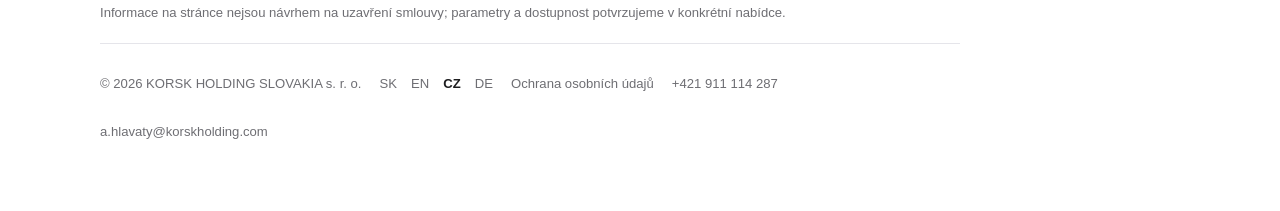
==== commit 6d39c45b: "SEO: titles, meta, JSON-LD, h1 brand, sitemap, robots" ====
--- a/cz/index.html
+++ b/cz/index.html
@@ -3,14 +3,14 @@
 <head>
 <meta charset="utf-8">
 <meta name="viewport" content="width=device-width, initial-scale=1, viewport-fit=cover">
-<title>KHS Textil – hotelový textil pro prádelny, půjčovny prádla a apartmány</title>
+<title>KHS Textil – hotelový textil pro prádelny a apartmány | Slovensko</title>
 <link rel="canonical" href="https://khstextil.sk/cz/">
 <link rel="alternate" hreflang="sk" href="https://khstextil.sk/">
 <link rel="alternate" hreflang="en" href="https://khstextil.sk/en/">
 <link rel="alternate" hreflang="cs" href="https://khstextil.sk/cz/">
 <link rel="alternate" hreflang="de" href="https://khstextil.sk/de/">
 <link rel="alternate" hreflang="x-default" href="https://khstextil.sk/">
-<meta name="description" content="Hotelový textil od několika evropských výrobců s dlouholetou tradicí. Pro prádelny, půjčovny prádla a správce apartmánů na Slovensku, v Česku a v Rakousku. Individuální ceník, standardní i atypické rozměry, objednávky podle potřeby po celý rok.">
+<meta name="description" content="KHS Textil – ložní prádlo, froté, výplně a matrace pro prádelny, půjčovny prádla a apartmány v SK, CZ a AT. Bez etikety nebo s naší etiketou.">
 <meta name="theme-color" content="#ffffff">
 <link rel="icon" href="../favicon.svg" type="image/svg+xml">
 <link rel="apple-touch-icon" href="../favicon.svg">
@@ -21,10 +21,11 @@
 <meta property="og:locale:alternate" content="de_AT">
 <meta property="og:url" content="https://khstextil.sk/cz/">
 <meta property="og:site_name" content="KHS Textil">
-<meta property="og:title" content="KHS Textil – hotelový textil. Bez starostí.">
-<meta property="og:description" content="Ložní prádlo, froté, výplně i matrace pro prádelny, půjčovny prádla a správce apartmánů na Slovensku, v Česku a v Rakousku.">
+<meta property="og:title" content="KHS Textil – hotelový textil pro prádelny a apartmány | Slovensko">
+<meta property="og:description" content="KHS Textil – ložní prádlo, froté, výplně a matrace pro prádelny, půjčovny prádla a apartmány v SK, CZ a AT. Bez etikety nebo s naší etiketou.">
 <meta property="og:image" content="https://khstextil.sk/img/postel_prusok.jpg">
 <link rel="stylesheet" href="../style.css">
+<script type="application/ld+json">{"@context": "https://schema.org", "@type": ["Organization", "LocalBusiness"], "@id": "https://khstextil.sk/#org", "name": "KHS Textil", "legalName": "KORSK HOLDING SLOVAKIA s. r. o.", "url": "https://khstextil.sk", "logo": "https://khstextil.sk/favicon.svg", "image": "https://khstextil.sk/img/postel_prusok.jpg", "email": "a.hlavaty@korskholding.com", "telephone": "+421 911 114 287", "vatID": "SK2121816356", "taxID": "2121816356", "address": {"@type": "PostalAddress", "streetAddress": "Tolstého 3700/1A", "postalCode": "902 01", "addressLocality": "Pezinok", "addressCountry": "SK"}, "areaServed": ["SK", "CZ", "AT"]}</script>
 </head>
 <body>
 <a class="skip" href="#obsah">Přeskočit na obsah</a>
@@ -45,8 +46,7 @@
 <section id="uvod" class="hero">
   <div class="wrap hero-grid">
     <div class="hero-text">
-      <p class="eyebrow">Hotelový textil pro SK · CZ · AT</p>
-      <h1>Hotelový textil.<br>Bez starostí.</h1>
+      <h1><span class="eyebrow h1-eyebrow">KHS Textil · hotelový textil pro SK · CZ · AT</span>Hotelový textil.<br>Bez starostí.</h1>
       <p class="lead">Pro prádelny, půjčovny prádla a správce apartmánů a krátkodobých pronájmů na Slovensku, v Česku a v Rakousku.</p>
       <p class="sub">Ložní prádlo, froté, výplně i matrace – od několika evropských výrobců s dlouholetou tradicí, přes jeden kontakt.</p>
       <div class="cta"><a class="btn" href="#kontakt">Vyžádat nabídku</a><a class="btn btn-ghost" href="#sortiment">Prohlédnout sortiment</a></div>
--- a/style.css
+++ b/style.css
@@ -204,3 +204,4 @@
 @media (max-width:359px){.brand span:last-child{display:none}}
 @media (min-width:1001px){.nav a{white-space:nowrap}}
 @media (min-width:1001px) and (max-width:1199px){.brand span:last-child{display:none}.nav a{padding:10px 6px;font-size:.84rem}.bar>.lang-d a{min-width:30px;padding:0 6px}.bar .btn-sm{padding:0 14px}}
+.h1-eyebrow{display:block;letter-spacing:.02em;line-height:1.4}
